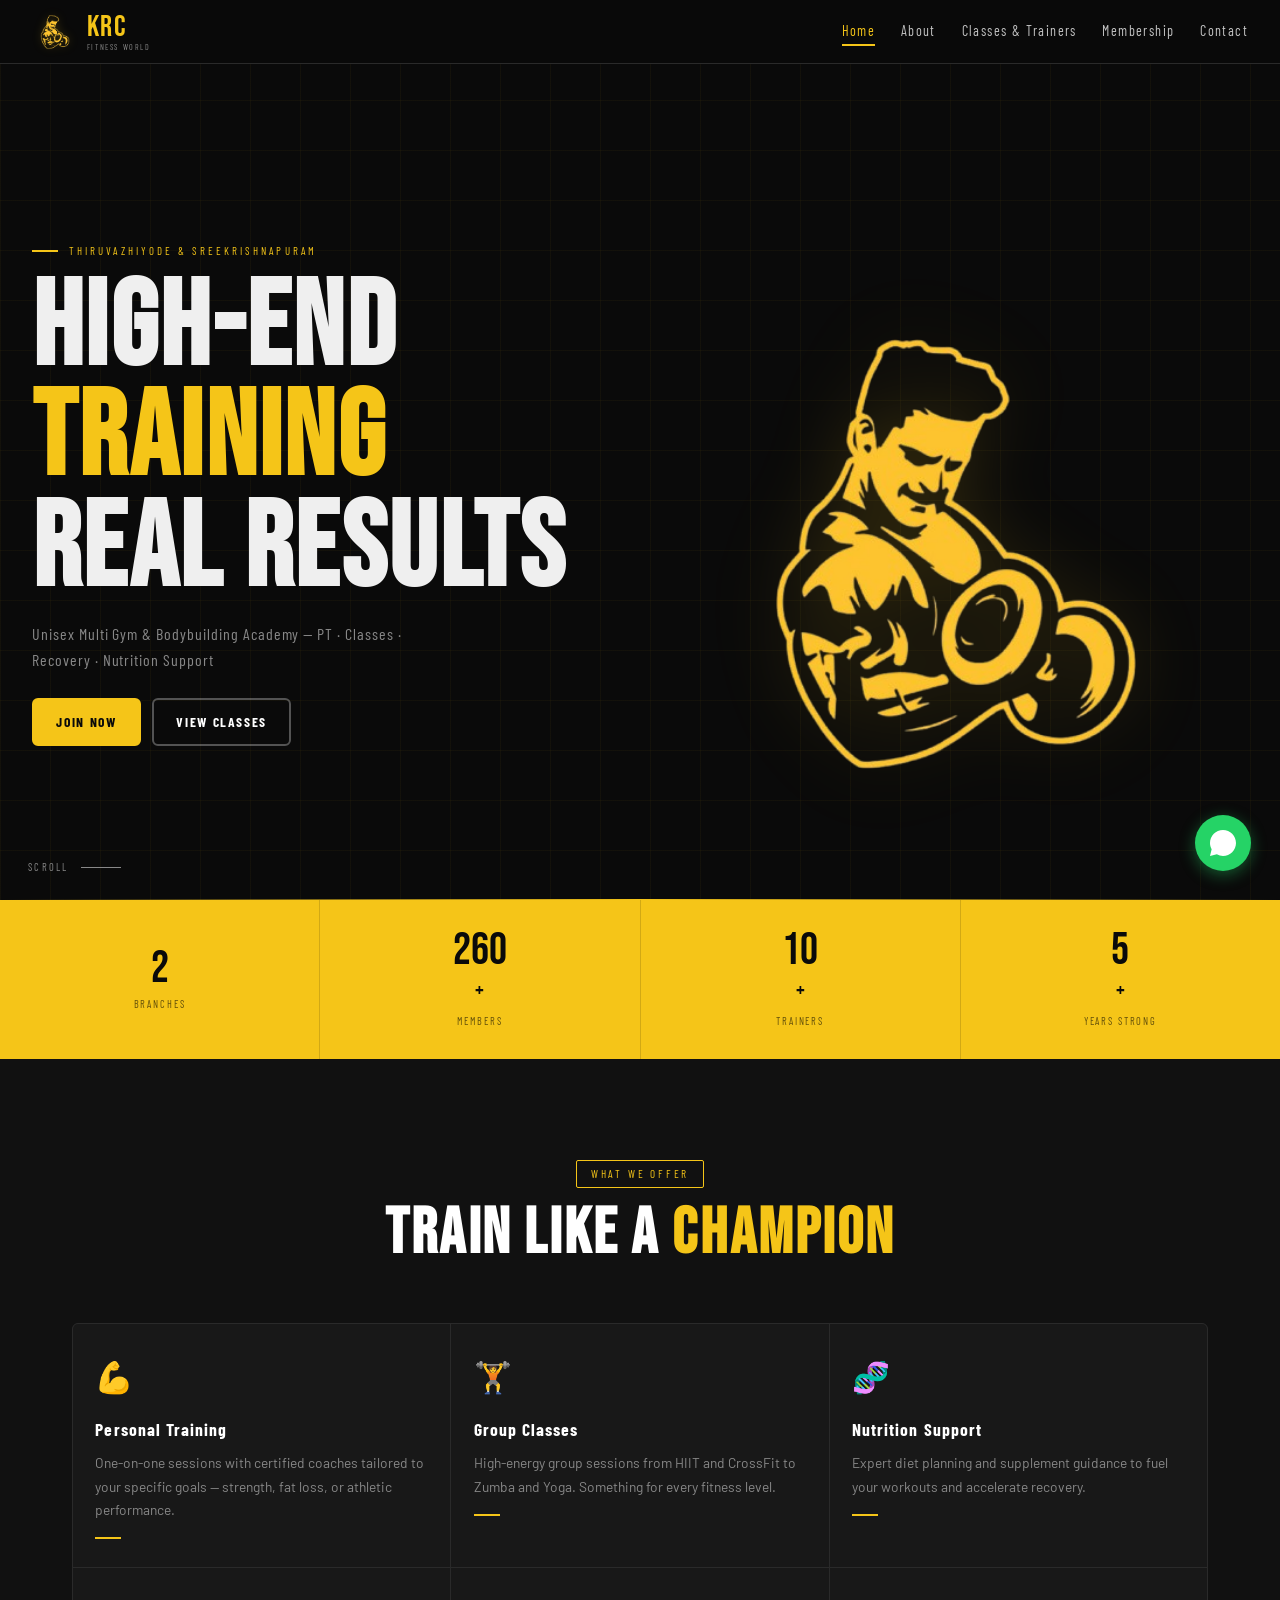
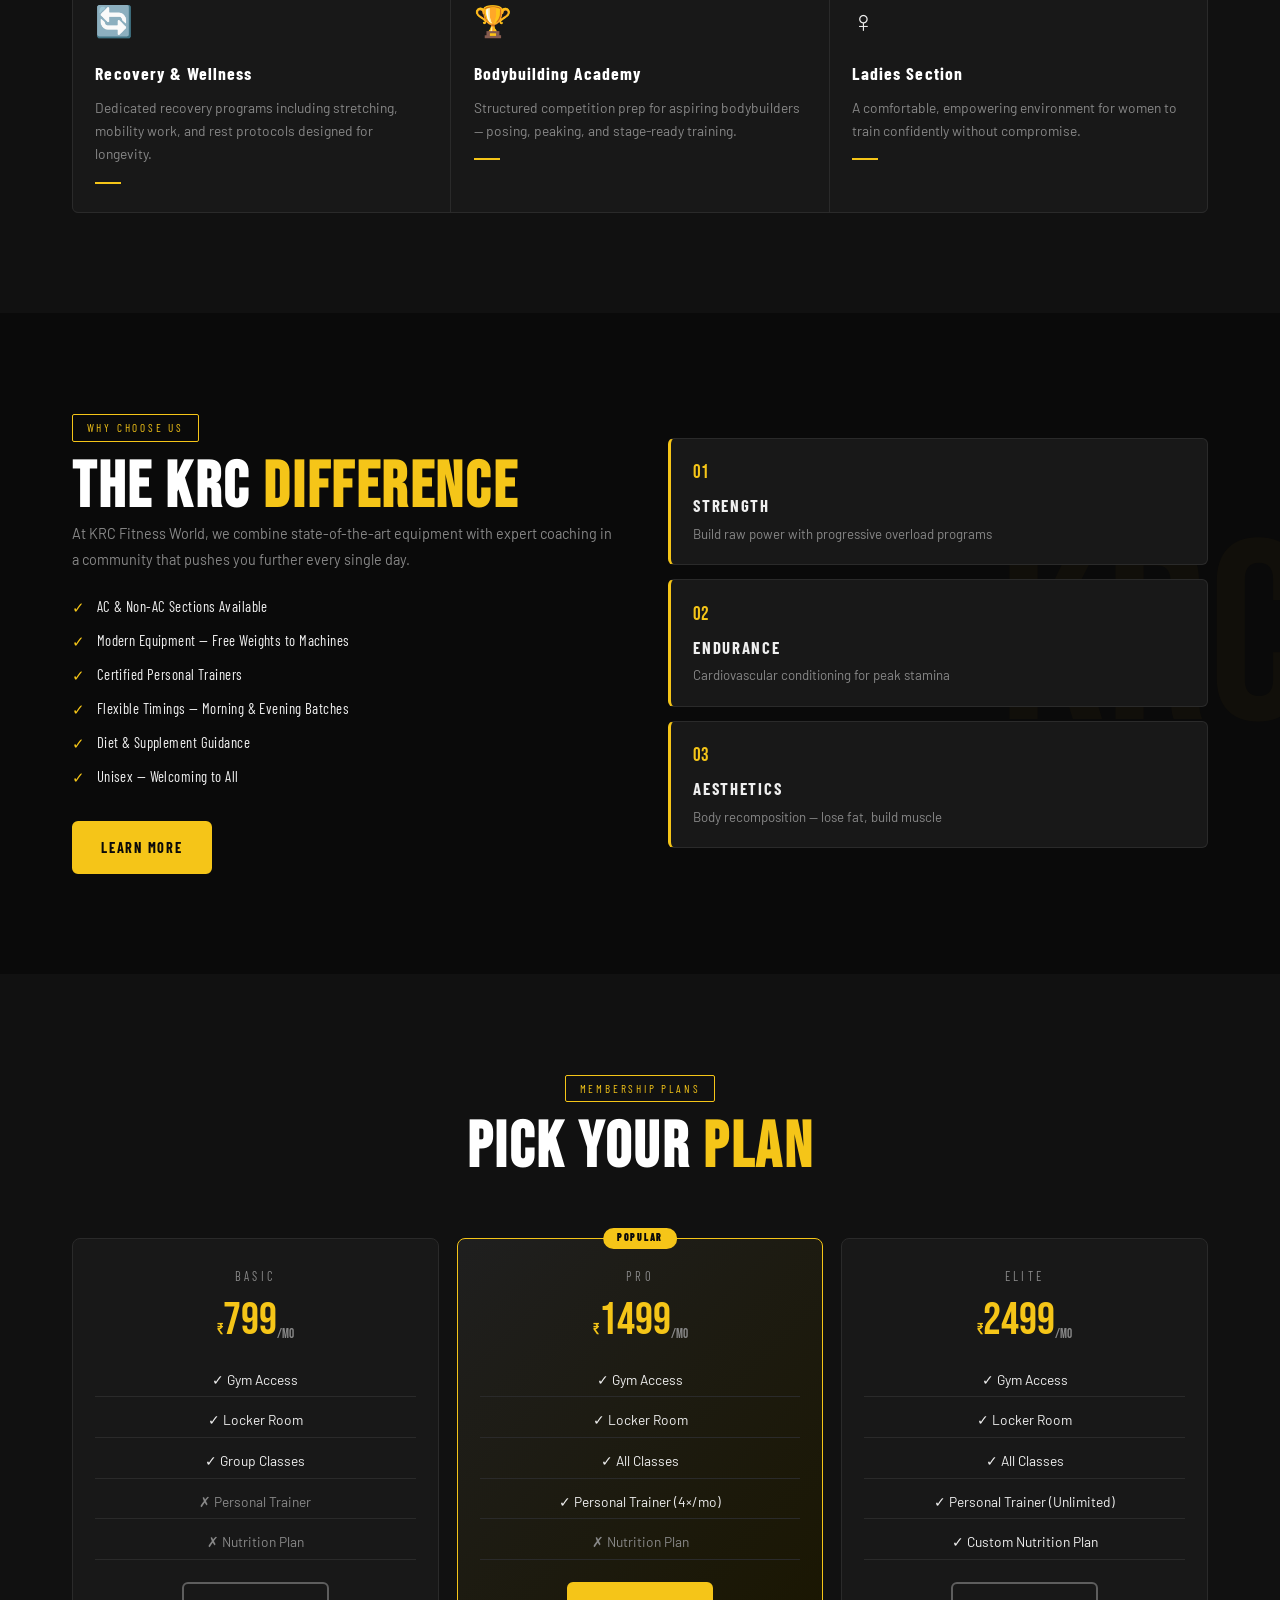
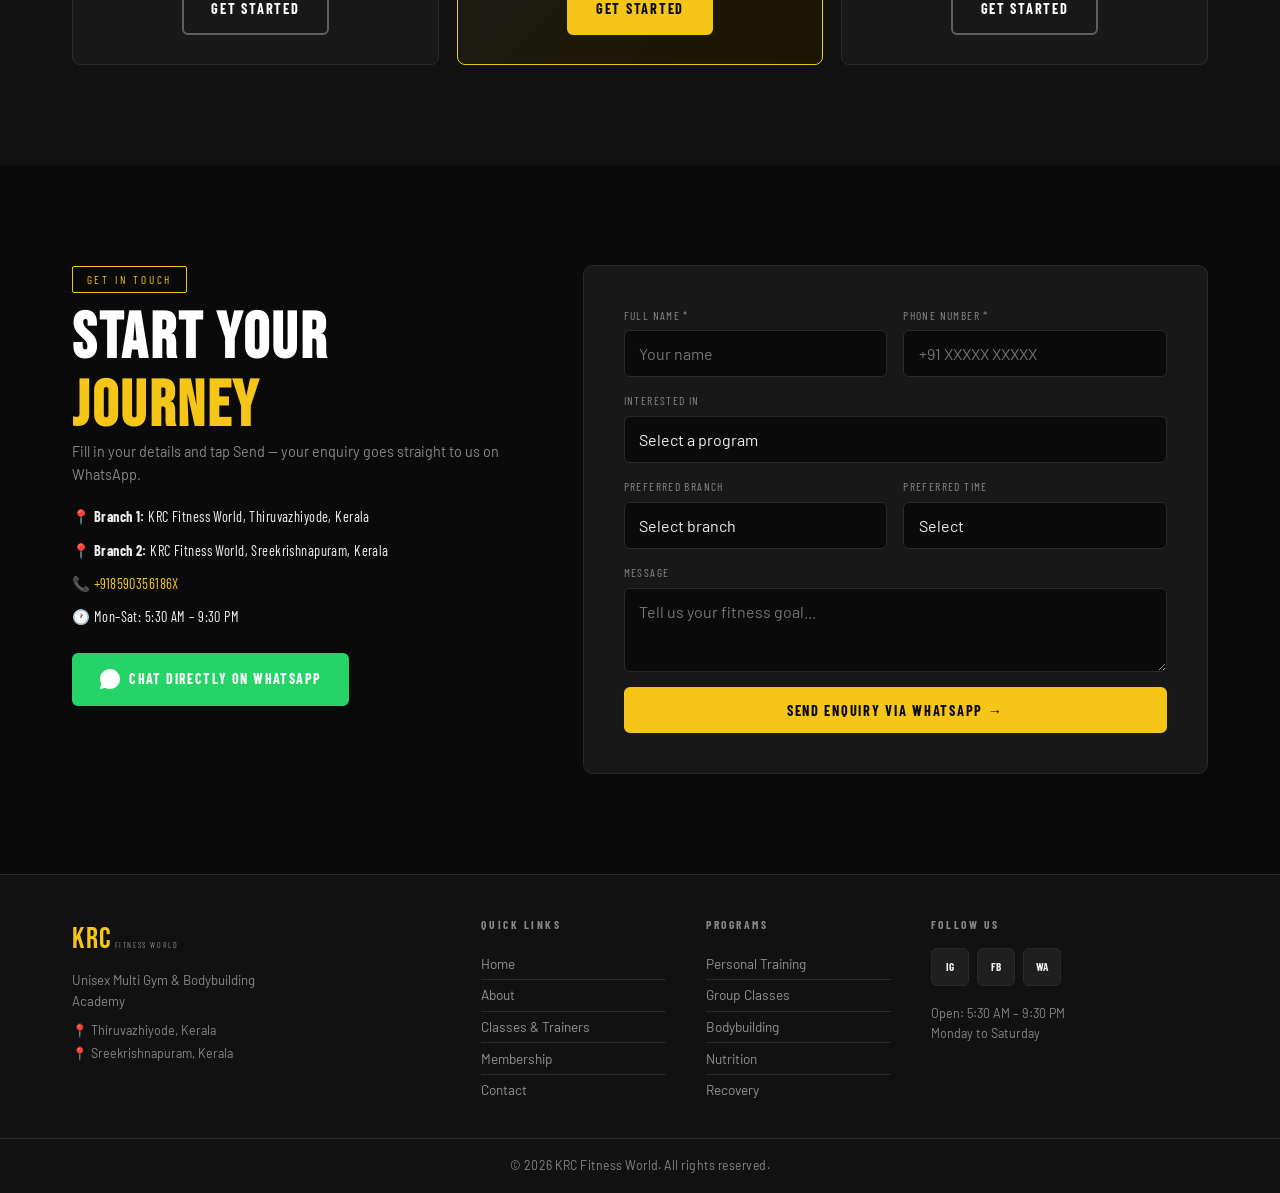
==== index.html @ 491567dc "Number updation" ====
<!DOCTYPE html>
<html lang="en">
<head>
  <meta charset="UTF-8"/>
  <meta name="viewport" content="width=device-width, initial-scale=1.0"/>
  <title>KRC Fitness World – Thiruvazhiyode</title>
  <title>KRC Fitness World – Thiruvazhiyode</title>

<!-- ADD AFTER TITLE -->
<meta name="description" content="KRC Fitness World – Premier unisex gym and bodybuilding academy in Thiruvazhiyode and Sreekrishnapuram, Kerala. Personal training, group classes, nutrition support and more."/>
<meta name="keywords" content="gym in Thiruvazhiyode, gym in Sreekrishnapuram, KRC Fitness, bodybuilding academy Kerala, unisex gym Palakkad, personal trainer Kerala, weight loss gym Kerala, fitness centre Thiruvazhiyode"/>
<meta name="robots" content="index, follow"/>
<link rel="canonical" href="https://yourwebsite.com/index.html"/>

<!-- Open Graph (WhatsApp / Facebook preview) -->
<meta property="og:title" content="KRC Fitness World – Thiruvazhiyode & Sreekrishnapuram"/>
<meta property="og:description" content="Kerala's premier unisex gym. Personal training, group classes, bodybuilding academy and nutrition support at 2 branches."/>
<meta property="og:image" content="https://yourwebsite.com/assets/images/logo-mascot.png"/>
<meta property="og:url" content="https://yourwebsite.com/index.html"/>
<meta property="og:type" content="website"/>
  <link rel="preconnect" href="https://fonts.googleapis.com">
  <link href="https://fonts.googleapis.com/css2?family=Bebas+Neue&family=Barlow:wght@300;400;500;600;700;900&family=Barlow+Condensed:wght@400;600;700;900&display=swap" rel="stylesheet">
  <link rel="stylesheet" href="css/style.css">

  <!-- Local Business Schema – paste before </head> on every page -->
<script type="application/ld+json">
{
  "@context": "https://schema.org",
  "@type": "SportsActivityLocation",
  "name": "KRC Fitness World",
  "description": "Unisex multi gym and bodybuilding academy with branches in Thiruvazhiyode and Sreekrishnapuram, Kerala.",
  "url": "https://yourwebsite.com",
  "logo": "https://yourwebsite.com/assets/images/logo-mascot.png",
  "telephone": "+918590356186",
  "openingHours": "Mo-Sa 05:30-21:30",
  "location": [
    {
      "@type": "Place",
      "name": "KRC Fitness World – Thiruvazhiyode",
      "address": {
        "@type": "PostalAddress",
        "streetAddress": "Thiruvazhiyode",
        "addressLocality": "Palakkad",
        "addressRegion": "Kerala",
        "addressCountry": "IN"
      }
    },
    {
      "@type": "Place",
      "name": "KRC Fitness World – Sreekrishnapuram",
      "address": {
        "@type": "PostalAddress",
        "streetAddress": "Sreekrishnapuram",
        "addressLocality": "Palakkad",
        "addressRegion": "Kerala",
        "addressCountry": "IN"
      }
    }
  ]
}
</script>
</head>
<body>

  <!-- NAVBAR -->
  <header id="navbar">
    <div class="nav-container">
      <a href="./" class="nav-logo">
        <img src="images/logo.png" alt="KRC Logo" class="nav-logo-img"/>
        <div class="nav-logo-text">
          <span class="logo-krc">KRC</span>
          <span class="logo-sub">FITNESS WORLD</span>
        </div>
      </a>
      <nav class="nav-links" id="navLinks">
        <a href="./" class="active">Home</a>
        <a href="about/">About</a>
        <a href="classes-trainers/">Classes &amp; Trainers</a>
        <a href="membership/">Membership</a>
        <a href="#enquiry" onclick="closeNav()">Contact</a>
      </nav>
      <button class="hamburger" id="hamburger" onclick="toggleMenu()">
        <span></span><span></span><span></span>
      </button>
    </div>
  </header>

  <!-- HERO -->
  <section class="hero" id="home">
    <div class="hero-bg-grid"></div>
    <div class="hero-inner">
      <div class="hero-content">
        <div class="hero-eyebrow">THIRUVAZHIYODE &amp; SREEKRISHNAPURAM</div>
        <h1 class="hero-title">
          <span class="line-reveal" style="--d:0.1s">HIGH-END</span>
          <span class="line-reveal gold" style="--d:0.3s">TRAINING</span>
          <span class="line-reveal" style="--d:0.5s">REAL RESULTS</span>
        </h1>
        <p class="hero-sub line-reveal" style="--d:0.7s">
          Unisex Multi Gym &amp; Bodybuilding Academy — PT · Classes · Recovery · Nutrition Support
        </p>
        <div class="hero-cta line-reveal" style="--d:0.9s">
          <a href="membership/" class="btn-primary">JOIN NOW</a>
          <a href="classes-trainers/" class="btn-outline">VIEW CLASSES</a>
        </div>
      </div>
      <div class="hero-mascot">
        <img src="images/logo.png" alt="KRC Mascot"/>
      </div>
    </div>
    <div class="hero-scroll-hint">
      <span>SCROLL</span>
      <div class="scroll-line"></div>
    </div>
  </section>

  <!-- STATS -->
  <section class="stats-bar">
    <div class="stat-item">
      <span class="stat-number" data-target="2">0</span><span class="stat-plus"></span>
      <span class="stat-label">BRANCHES</span>
    </div>
    <div class="stat-divider"></div>
    <div class="stat-item">
      <span class="stat-number" data-target="500">0</span><span class="stat-plus">+</span>
      <span class="stat-label">MEMBERS</span>
    </div>
    <div class="stat-divider"></div>
    <div class="stat-item">
      <span class="stat-number" data-target="10">0</span><span class="stat-plus">+</span>
      <span class="stat-label">TRAINERS</span>
    </div>
    <div class="stat-divider"></div>
    <div class="stat-item">
      <span class="stat-number" data-target="5">0</span><span class="stat-plus">+</span>
      <span class="stat-label">YEARS STRONG</span>
    </div>
  </section>

  <!-- SERVICES -->
  <section class="section services" id="services">
    <div class="container">
      <div class="section-header">
        <span class="section-tag">WHAT WE OFFER</span>
        <h2 class="section-title">TRAIN LIKE A <span class="gold">CHAMPION</span></h2>
      </div>
      <div class="services-grid">
        <div class="service-card reveal">
          <div class="service-icon">💪</div>
          <h3>Personal Training</h3>
          <p>One-on-one sessions with certified coaches tailored to your specific goals — strength, fat loss, or athletic performance.</p>
          <div class="service-line"></div>
        </div>
        <div class="service-card reveal" style="--rd:0.1s">
          <div class="service-icon">🏋️</div>
          <h3>Group Classes</h3>
          <p>High-energy group sessions from HIIT and CrossFit to Zumba and Yoga. Something for every fitness level.</p>
          <div class="service-line"></div>
        </div>
        <div class="service-card reveal" style="--rd:0.2s">
          <div class="service-icon">🧬</div>
          <h3>Nutrition Support</h3>
          <p>Expert diet planning and supplement guidance to fuel your workouts and accelerate recovery.</p>
          <div class="service-line"></div>
        </div>
        <div class="service-card reveal" style="--rd:0.1s">
          <div class="service-icon">🔄</div>
          <h3>Recovery &amp; Wellness</h3>
          <p>Dedicated recovery programs including stretching, mobility work, and rest protocols designed for longevity.</p>
          <div class="service-line"></div>
        </div>
        <div class="service-card reveal" style="--rd:0.2s">
          <div class="service-icon">🏆</div>
          <h3>Bodybuilding Academy</h3>
          <p>Structured competition prep for aspiring bodybuilders — posing, peaking, and stage-ready training.</p>
          <div class="service-line"></div>
        </div>
        <div class="service-card reveal" style="--rd:0.3s">
          <div class="service-icon">♀️</div>
          <h3>Ladies Section</h3>
          <p>A comfortable, empowering environment for women to train confidently without compromise.</p>
          <div class="service-line"></div>
        </div>
      </div>
    </div>
  </section>

  <!-- WHY KRC -->
  <section class="section why-krc">
    <div class="container why-grid">
      <div class="why-left reveal">
        <span class="section-tag">WHY CHOOSE US</span>
        <h2 class="section-title">THE KRC <span class="gold">DIFFERENCE</span></h2>
        <p class="why-desc">At KRC Fitness World, we combine state-of-the-art equipment with expert coaching in a community that pushes you further every single day.</p>
        <ul class="why-list">
          <li><span class="check">✓</span> AC &amp; Non-AC Sections Available</li>
          <li><span class="check">✓</span> Modern Equipment — Free Weights to Machines</li>
          <li><span class="check">✓</span> Certified Personal Trainers</li>
          <li><span class="check">✓</span> Flexible Timings — Morning &amp; Evening Batches</li>
          <li><span class="check">✓</span> Diet &amp; Supplement Guidance</li>
          <li><span class="check">✓</span> Unisex — Welcoming to All</li>
        </ul>
        <a href="about/" class="btn-primary" style="margin-top:2rem;display:inline-block;">LEARN MORE</a>
      </div>
      <div class="why-right reveal" style="--rd:0.2s">
        <div class="why-visual">
          <div class="why-card-big">
            <div class="wc-number gold">01</div>
            <h4>STRENGTH</h4>
            <p>Build raw power with progressive overload programs</p>
          </div>
          <div class="why-card-big">
            <div class="wc-number gold">02</div>
            <h4>ENDURANCE</h4>
            <p>Cardiovascular conditioning for peak stamina</p>
          </div>
          <div class="why-card-big">
            <div class="wc-number gold">03</div>
            <h4>AESTHETICS</h4>
            <p>Body recomposition — lose fat, build muscle</p>
          </div>
        </div>
      </div>
    </div>
  </section>

  <!-- MEMBERSHIP PREVIEW -->
  <section class="section membership-preview">
    <div class="container">
      <div class="section-header">
        <span class="section-tag">MEMBERSHIP PLANS</span>
        <h2 class="section-title">PICK YOUR <span class="gold">PLAN</span></h2>
      </div>
      <div class="plans-grid">
        <div class="plan-card reveal">
          <div class="plan-label">BASIC</div>
          <div class="plan-price">₹<span>799</span><sub>/mo</sub></div>
          <ul class="plan-features">
            <li>✓ Gym Access</li>
            <li>✓ Locker Room</li>
            <li>✓ Group Classes</li>
            <li class="dim">✗ Personal Trainer</li>
            <li class="dim">✗ Nutrition Plan</li>
          </ul>
          <a href="membership/" class="btn-outline">GET STARTED</a>
        </div>
        <div class="plan-card featured reveal" style="--rd:0.1s">
          <div class="plan-badge">POPULAR</div>
          <div class="plan-label">PRO</div>
          <div class="plan-price">₹<span>1499</span><sub>/mo</sub></div>
          <ul class="plan-features">
            <li>✓ Gym Access</li>
            <li>✓ Locker Room</li>
            <li>✓ All Classes</li>
            <li>✓ Personal Trainer (4×/mo)</li>
            <li class="dim">✗ Nutrition Plan</li>
          </ul>
          <a href="membership/" class="btn-primary">GET STARTED</a>
        </div>
        <div class="plan-card reveal" style="--rd:0.2s">
          <div class="plan-label">ELITE</div>
          <div class="plan-price">₹<span>2499</span><sub>/mo</sub></div>
          <ul class="plan-features">
            <li>✓ Gym Access</li>
            <li>✓ Locker Room</li>
            <li>✓ All Classes</li>
            <li>✓ Personal Trainer (Unlimited)</li>
            <li>✓ Custom Nutrition Plan</li>
          </ul>
          <a href="membership/" class="btn-outline">GET STARTED</a>
        </div>
      </div>
    </div>
  </section>

  <!-- CONTACT / ENQUIRY FORM -->
  <section class="section enquiry-section" id="enquiry">
    <div class="container enquiry-grid">
      <div class="enq-left reveal">
        <span class="section-tag">GET IN TOUCH</span>
        <h2 class="section-title">START YOUR <span class="gold">JOURNEY</span></h2>
        <p>Fill in your details and tap Send — your enquiry goes straight to us on WhatsApp.</p>
        <div class="contact-info">
          <div class="ci-item">📍 <strong>Branch 1:</strong> KRC Fitness World, Thiruvazhiyode, Kerala</div>
          <div class="ci-item">📍 <strong>Branch 2:</strong> KRC Fitness World, Sreekrishnapuram, Kerala</div>
          <div class="ci-item">📞 <a href="tel:+918590356186" style="color:var(--gold)">+918590356186X</a></div>
          <div class="ci-item">🕐 Mon–Sat: 5:30 AM – 9:30 PM</div>
        </div>
        <a href="https://wa.me/+918590856186" target="_blank" class="btn-wa-direct">
          <svg xmlns="http://www.w3.org/2000/svg" width="20" height="20" viewBox="0 0 32 32" fill="currentColor"><path d="M16 0C7.163 0 0 7.163 0 16c0 2.825.738 5.476 2.031 7.775L0 32l8.418-2.007A15.934 15.934 0 0016 32c8.837 0 16-7.163 16-16S24.837 0 16 0zm7.273 22.088c-.397-.199-2.352-1.16-2.717-1.292-.365-.132-.63-.199-.896.199-.266.398-1.029 1.293-1.261 1.558-.232.266-.464.299-.862.1-.397-.2-1.679-.619-3.198-1.973-1.182-1.053-1.98-2.352-2.212-2.75-.232-.397-.025-.612.174-.81.179-.178.398-.464.597-.697.199-.232.265-.398.397-.663.133-.266.066-.498-.033-.697-.1-.199-.896-2.16-1.228-2.957-.323-.776-.65-.671-.896-.683l-.763-.013c-.266 0-.697.1-1.062.498-.365.398-1.394 1.36-1.394 3.317 0 1.957 1.427 3.848 1.626 4.114.2.265 2.808 4.287 6.803 6.014.951.411 1.693.656 2.272.84.954.303 1.823.26 2.51.158.765-.114 2.352-.961 2.684-1.889.332-.928.332-1.724.232-1.889-.099-.166-.365-.265-.763-.464z"/></svg>
          CHAT DIRECTLY ON WHATSAPP
        </a>
      </div>

      <div class="enq-right reveal" style="--rd:0.15s">
        <form class="enquiry-form" id="enquiryForm" onsubmit="sendToWhatsApp(event)">
          <div class="form-row">
            <div class="form-group">
              <label>Full Name *</label>
              <input type="text" id="enqName" placeholder="Your name" required/>
            </div>
            <div class="form-group">
              <label>Phone Number *</label>
              <input type="tel" id="enqPhone" placeholder="+91 XXXXX XXXXX" required/>
            </div>
          </div>
          <div class="form-group">
            <label>Interested In</label>
            <select id="enqInterest">
              <option value="">Select a program</option>
              <option>Personal Training</option>
              <option>Group Classes</option>
              <option>Bodybuilding</option>
              <option>Weight Loss</option>
              <option>Nutrition Support</option>
              <option>General Membership</option>
            </select>
          </div>
          <div class="form-row">
            <div class="form-group">
              <label>Preferred Branch</label>
              <select id="enqBranch">
                <option value="">Select branch</option>
                <option>Thiruvazhiyode</option>
                <option>Sreekrishnapuram</option>
                <option>Any Branch</option>
              </select>
            </div>
            <div class="form-group">
              <label>Preferred Time</label>
              <select id="enqTime">
                <option value="">Select</option>
                <option>Morning (5:30–9 AM)</option>
                <option>Evening (4–9:30 PM)</option>
                <option>Any Time</option>
              </select>
            </div>
          </div>
          <div class="form-group">
            <label>Message</label>
            <textarea id="enqMessage" rows="3" placeholder="Tell us your fitness goal..."></textarea>
          </div>
          <button type="submit" class="btn-primary full-width">
            SEND ENQUIRY VIA WHATSAPP →
          </button>
        </form>
      </div>
    </div>
  </section>

  <!-- FOOTER -->
  <footer class="footer">
    <div class="footer-inner container">
      <div class="footer-brand">
        <span class="logo-krc">KRC</span>
        <span class="logo-sub">FITNESS WORLD</span>
        <p>Unisex Multi Gym &amp; Bodybuilding Academy</p>
        <div class="footer-locations">
          <div>📍 Thiruvazhiyode, Kerala</div>
          <div>📍 Sreekrishnapuram, Kerala</div>
        </div>
      </div>
      <div class="footer-links">
        <h4>QUICK LINKS</h4>
        <a href="./">Home</a>
        <a href="about/">About</a>
        <a href="classes-trainers/">Classes &amp; Trainers</a>
        <a href="membership/">Membership</a>
        <a href="#enquiry">Contact</a>
      </div>
      <div class="footer-links">
        <h4>PROGRAMS</h4>
        <a href="classes-trainers/">Personal Training</a>
        <a href="classes-trainers/">Group Classes</a>
        <a href="classes-trainers/">Bodybuilding</a>
        <a href="classes-trainers/">Nutrition</a>
        <a href="classes-trainers/">Recovery</a>
      </div>
      <div class="footer-social">
        <h4>FOLLOW US</h4>
        <div class="social-icons">
          <a href="#" class="soc-btn">IG</a>
          <a href="#" class="soc-btn">FB</a>
          <a href="https://wa.me/91XXXXXXXXXX" target="_blank" class="soc-btn wa">WA</a>
        </div>
        <p class="footer-timing">Open: 5:30 AM – 9:30 PM<br>Monday to Saturday</p>
      </div>
    </div>
    <div class="footer-bottom">
      © 2026 KRC Fitness World. All rights reserved.
    </div>
  </footer>

  <!-- WhatsApp Float -->
  <a href="https://wa.me/91XXXXXXXXXX" class="whatsapp-float" target="_blank" title="Chat on WhatsApp">
    <svg xmlns="http://www.w3.org/2000/svg" viewBox="0 0 32 32" fill="white" width="26" height="26">
      <path d="M16 0C7.163 0 0 7.163 0 16c0 2.825.738 5.476 2.031 7.775L0 32l8.418-2.007A15.934 15.934 0 0016 32c8.837 0 16-7.163 16-16S24.837 0 16 0zm7.273 22.088c-.397-.199-2.352-1.16-2.717-1.292-.365-.132-.63-.199-.896.199-.266.398-1.029 1.293-1.261 1.558-.232.266-.464.299-.862.1-.397-.2-1.679-.619-3.198-1.973-1.182-1.053-1.98-2.352-2.212-2.75-.232-.397-.025-.612.174-.81.179-.178.398-.464.597-.697.199-.232.265-.398.397-.663.133-.266.066-.498-.033-.697-.1-.199-.896-2.16-1.228-2.957-.323-.776-.65-.671-.896-.683l-.763-.013c-.266 0-.697.1-1.062.498-.365.398-1.394 1.36-1.394 3.317 0 1.957 1.427 3.848 1.626 4.114.2.265 2.808 4.287 6.803 6.014.951.411 1.693.656 2.272.84.954.303 1.823.26 2.51.158.765-.114 2.352-.961 2.684-1.889.332-.928.332-1.724.232-1.889-.099-.166-.365-.265-.763-.464z"/>
    </svg>
  </a>

  <script src="js/main.js"></script>
</body>
</html>
---- css/style.css ----
/* ════════════════════════════════════════════════
   KRC FITNESS WORLD — style.css  (mobile-first)
════════════════════════════════════════════════ */
@import url('https://fonts.googleapis.com/css2?family=Bebas+Neue&family=Barlow:wght@300;400;500;600;700;900&family=Barlow+Condensed:wght@400;600;700;900&display=swap');

:root {
  --gold:#F5C518; --gold-dark:#C9A20E;
  --black:#0A0A0A; --dark:#111111;
  --card:#181818; --card2:#1F1F1F;
  --border:#2A2A2A; --text:#EFEFEF;
  --muted:#888888; --white:#FFFFFF;
  --font-head:'Bebas Neue',sans-serif;
  --font-body:'Barlow',sans-serif;
  --font-cond:'Barlow Condensed',sans-serif;
  --nav-h:64px; --radius:6px;
  --transition:0.3s cubic-bezier(0.25,0.46,0.45,0.94);
}

/* ─── RESET ─── */
*,*::before,*::after{box-sizing:border-box;margin:0;padding:0}
html{scroll-behavior:smooth}
body{font-family:var(--font-body);background:var(--black);color:var(--text);overflow-x:hidden;line-height:1.6;font-size:16px}
a{text-decoration:none;color:inherit}
img{max-width:100%;display:block}

/* ─── CONTAINER ─── */
.container{width:100%;max-width:1200px;margin:0 auto;padding:0 1.25rem}
@media(min-width:640px){.container{padding:0 1.5rem}}
@media(min-width:1024px){.container{padding:0 2rem}}

/* ─── UTILS ─── */
.gold{color:var(--gold)}
.section{padding:56px 0}
@media(min-width:768px){.section{padding:80px 0}}
@media(min-width:1024px){.section{padding:100px 0}}

/* ─── BUTTONS ─── */
.btn-primary{
  display:inline-block;background:var(--gold);color:var(--black);
  font-family:var(--font-cond);font-weight:700;font-size:0.9rem;
  letter-spacing:0.12em;padding:0.8rem 1.7rem;
  border:2px solid var(--gold);border-radius:var(--radius);
  transition:var(--transition);cursor:pointer;text-align:center;
  touch-action:manipulation;
}
.btn-primary:hover{background:transparent;color:var(--gold);transform:translateY(-2px);box-shadow:0 8px 28px rgba(245,197,24,0.22)}
.btn-outline{
  display:inline-block;background:transparent;color:var(--white);
  font-family:var(--font-cond);font-weight:700;font-size:0.9rem;
  letter-spacing:0.12em;padding:0.8rem 1.7rem;
  border:2px solid rgba(255,255,255,0.3);border-radius:var(--radius);
  transition:var(--transition);cursor:pointer;text-align:center;
  touch-action:manipulation;
}
.btn-outline:hover{border-color:var(--gold);color:var(--gold);transform:translateY(-2px)}
.full-width{width:100%;text-align:center}

/* ─── SECTION HEADER ─── */
.section-header{text-align:center;margin-bottom:2.5rem}
@media(min-width:768px){.section-header{margin-bottom:3.5rem}}
.section-tag{
  display:inline-block;font-family:var(--font-cond);
  font-size:0.7rem;letter-spacing:0.25em;color:var(--gold);
  border:1px solid var(--gold);padding:0.25rem 0.85rem;
  border-radius:2px;margin-bottom:0.75rem;
}
.section-title{
  font-family:var(--font-head);
  font-size:clamp(1.9rem,7vw,4rem);
  line-height:1.05;letter-spacing:0.04em;color:var(--white);
}

/* ══ NAVBAR ══ */
#navbar{
  position:fixed;top:0;left:0;right:0;
  z-index:1000;height:var(--nav-h);
  background:rgba(10,10,10,0.98);
  border-bottom:1px solid var(--border);
  transition:box-shadow 0.3s;
}
#navbar.scrolled{box-shadow:0 2px 20px rgba(0,0,0,0.7)}
.nav-container{
  max-width:1300px;margin:0 auto;
  padding:0 1.25rem;height:100%;
  display:flex;align-items:center;justify-content:space-between;gap:1rem;
}
@media(min-width:768px){.nav-container{padding:0 1.75rem}}
@media(min-width:1024px){.nav-container{padding:0 2rem}}

.nav-logo{display:flex;align-items:center;gap:0.55rem;flex-shrink:0}
.nav-logo-img{height:38px;width:38px;object-fit:contain;filter:drop-shadow(0 0 5px rgba(245,197,24,0.3))}
@media(min-width:768px){.nav-logo-img{height:46px;width:46px}}
.nav-logo-text{display:flex;flex-direction:column;line-height:1}
.logo-krc{font-family:var(--font-head);font-size:1.55rem;color:var(--gold);letter-spacing:0.05em}
@media(min-width:768px){.logo-krc{font-size:1.9rem}}
.logo-sub{font-family:var(--font-cond);font-size:0.5rem;letter-spacing:0.2em;color:var(--muted)}

/* Mobile nav — hidden, slides down */
.nav-links{
  display:none;flex-direction:column;
  position:absolute;top:var(--nav-h);left:0;right:0;
  background:rgba(10,10,10,0.99);
  border-top:1px solid var(--border);
  border-bottom:2px solid var(--gold);
  padding:0.5rem 0;z-index:999;
}
.nav-links.open{display:flex}
.nav-links a{
  font-family:var(--font-cond);font-size:1rem;letter-spacing:0.1em;
  color:rgba(255,255,255,0.75);padding:0.9rem 1.5rem;
  border-bottom:1px solid var(--border);
  transition:color 0.2s,background 0.2s;display:block;
}
.nav-links a:last-child{border-bottom:none}
.nav-links a:hover,.nav-links a.active{color:var(--gold);background:rgba(245,197,24,0.05)}

/* Desktop nav */
@media(min-width:900px){
  .nav-links{
    display:flex!important;flex-direction:row;
    position:static;background:transparent;
    border:none;padding:0;gap:1.6rem;align-items:center;
  }
  .nav-links a{
    padding:0;border:none;font-size:0.88rem;
    background:transparent!important;position:relative;
  }
  .nav-links a::after{
    content:'';position:absolute;bottom:-3px;left:0;
    width:0;height:2px;background:var(--gold);transition:width 0.3s;
  }
  .nav-links a:hover::after,.nav-links a.active::after{width:100%}
}

/* Hamburger */
.hamburger{
  display:flex;flex-direction:column;gap:5px;
  background:none;border:none;cursor:pointer;
  padding:6px;touch-action:manipulation;flex-shrink:0;
}
.hamburger span{display:block;width:24px;height:2px;background:var(--white);border-radius:2px;transition:var(--transition)}
.hamburger.open span:nth-child(1){transform:translateY(7px) rotate(45deg)}
.hamburger.open span:nth-child(2){opacity:0}
.hamburger.open span:nth-child(3){transform:translateY(-7px) rotate(-45deg)}
@media(min-width:900px){.hamburger{display:none}}

/* ══ HERO ══ */
.hero{
  min-height:100svh;position:relative;
  display:flex;flex-direction:column;
  overflow:hidden;padding-top:var(--nav-h);background:var(--black);
}
.hero-bg-grid{
  position:absolute;inset:0;pointer-events:none;
  background-image:
    linear-gradient(rgba(245,197,24,0.04) 1px,transparent 1px),
    linear-gradient(90deg,rgba(245,197,24,0.04) 1px,transparent 1px);
  background-size:50px 50px;
}
.hero::after{
  content:'';position:absolute;bottom:0;left:0;right:0;height:1px;
  background:linear-gradient(90deg,transparent,var(--gold),transparent);z-index:2;
}
/* Mobile: vertical stack */
.hero-inner{
  position:relative;z-index:1;
  display:flex;flex-direction:column;flex:1;
  padding:2rem 1.25rem 0;
}
.hero-content{flex-shrink:0}
.hero-eyebrow{
  font-family:var(--font-cond);font-size:0.68rem;
  letter-spacing:0.28em;color:var(--gold);
  margin-bottom:0.9rem;display:flex;align-items:center;gap:0.7rem;
}
.hero-eyebrow::before{content:'';width:26px;height:2px;background:var(--gold);flex-shrink:0}
.hero-title{
  font-family:var(--font-head);
  font-size:clamp(3rem,13vw,7.5rem);
  line-height:0.92;letter-spacing:0.02em;
  display:flex;flex-direction:column;margin-bottom:1rem;
}
.hero-title .gold{color:var(--gold)}
.hero-sub{
  font-family:var(--font-cond);font-size:0.88rem;
  letter-spacing:0.06em;color:var(--muted);
  margin-bottom:1.5rem;line-height:1.65;
}
.hero-cta{display:flex;gap:0.7rem;flex-wrap:wrap;margin-bottom:1.5rem}
.hero-cta .btn-primary,.hero-cta .btn-outline{font-size:0.85rem;padding:0.7rem 1.4rem}

/* Mascot mobile */
.hero-mascot{
  flex:1;display:flex;align-items:flex-end;justify-content:center;
  min-height:180px;max-height:300px;
  filter:drop-shadow(0 0 35px rgba(245,197,24,0.2));
  animation:float 4s ease-in-out infinite;
}
.hero-mascot img{height:100%;max-height:280px;width:auto;object-fit:contain;object-position:bottom}

.hero-scroll-hint{display:none}/* hidden mobile */

/* Tablet+ side by side */
@media(min-width:768px){
  .hero-inner{
    flex-direction:row;align-items:center;
    padding:2.5rem 1.75rem 0;gap:1.5rem;
    min-height:calc(100svh - var(--nav-h));
  }
  .hero-content{flex:1}
  .hero-mascot{
    flex:0 0 44%;max-height:none;
    height:calc(100svh - var(--nav-h));
    max-height:640px;
    justify-content:flex-end;
  }
  .hero-mascot img{max-height:100%;max-width:100%}
  .hero-sub{font-size:1rem;max-width:420px}
  .hero-scroll-hint{
    display:flex;position:absolute;
    bottom:1.5rem;left:1.75rem;
    align-items:center;gap:0.75rem;
    font-family:var(--font-cond);font-size:0.65rem;
    letter-spacing:0.22em;color:var(--muted);z-index:3;
  }
}
@media(min-width:1024px){
  .hero-inner{padding:3rem 2rem 0;gap:2rem}
  .hero-mascot{flex:0 0 48%;max-height:680px}
}

/* ─── ANIMATIONS ─── */
.line-reveal{opacity:0;transform:translateY(22px);animation:revealUp 0.7s ease forwards;animation-delay:var(--d,0s)}
@keyframes revealUp{to{opacity:1;transform:translateY(0)}}
@keyframes float{0%,100%{transform:translateY(0)}50%{transform:translateY(-12px)}}
.scroll-line{width:40px;height:1px;background:var(--muted);position:relative;overflow:hidden}
.scroll-line::after{content:'';position:absolute;top:0;left:-100%;width:100%;height:100%;background:var(--gold);animation:slide 2s ease infinite}
@keyframes slide{to{left:100%}}
.reveal{opacity:0;transform:translateY(28px);transition:opacity 0.6s ease,transform 0.6s ease;transition-delay:var(--rd,0s)}
.reveal.visible{opacity:1;transform:translateY(0)}

/* ══ STATS BAR ══ */
.stats-bar{background:var(--gold);display:grid;grid-template-columns:1fr 1fr}
.stat-item{
  display:flex;flex-direction:column;align-items:center;justify-content:center;
  padding:1.4rem 0.75rem;text-align:center;
  border-bottom:1px solid rgba(0,0,0,0.1);
  border-right:1px solid rgba(0,0,0,0.1);
}
.stat-item:nth-child(2n){border-right:none}
.stat-number{font-family:var(--font-head);font-size:2.4rem;color:var(--black);line-height:1}
.stat-plus{font-family:var(--font-head);font-size:1.4rem;color:var(--black)}
.stat-label{font-family:var(--font-cond);font-size:0.65rem;letter-spacing:0.18em;color:rgba(0,0,0,0.6);margin-top:0.25rem}
.stat-divider{display:none}
@media(min-width:640px){
  .stats-bar{display:flex;justify-content:center;align-items:stretch}
  .stat-item{flex:1;border-bottom:none;border-right:1px solid rgba(0,0,0,0.14);padding:1.8rem 0.5rem}
  .stat-item:nth-child(2n){border-right:1px solid rgba(0,0,0,0.14)}
  .stat-item:last-child{border-right:none}
  .stat-number{font-size:2.8rem}
}

/* ══ SERVICES ══ */
.services{background:var(--dark)}
.services-grid{
  display:grid;grid-template-columns:1fr;
  gap:1px;background:var(--border);
  border:1px solid var(--border);border-radius:var(--radius);overflow:hidden;
}
@media(min-width:580px){.services-grid{grid-template-columns:1fr 1fr}}
@media(min-width:1024px){.services-grid{grid-template-columns:repeat(3,1fr)}}
.service-card{background:var(--card);padding:1.75rem 1.4rem;transition:background var(--transition)}
.service-card:hover{background:var(--card2)}
.service-card:hover .service-line{width:50px}
.service-icon{font-size:1.9rem;margin-bottom:0.9rem}
.service-card h3{font-family:var(--font-cond);font-size:1.1rem;letter-spacing:0.06em;color:var(--white);margin-bottom:0.5rem}
.service-card p{font-size:0.86rem;color:var(--muted);line-height:1.7}
.service-line{width:26px;height:2px;background:var(--gold);margin-top:1rem;transition:width 0.4s ease}

/* ══ WHY KRC ══ */
.why-krc{background:var(--black);position:relative;overflow:hidden}
.why-krc::before{
  content:'KRC';position:absolute;right:-2%;top:50%;transform:translateY(-50%);
  font-family:var(--font-head);font-size:clamp(5rem,20vw,18rem);
  color:rgba(245,197,24,0.03);pointer-events:none;user-select:none;
}
.why-grid{display:grid;grid-template-columns:1fr;gap:2.5rem;position:relative;z-index:1}
@media(min-width:768px){.why-grid{grid-template-columns:1fr 1fr;gap:3.5rem;align-items:center}}
.why-left .section-tag,.why-left .section-title{text-align:left}
.why-desc{color:var(--muted);margin-bottom:1.4rem;font-size:0.9rem;line-height:1.8}
.why-list{list-style:none;display:flex;flex-direction:column;gap:0.6rem}
.why-list li{font-family:var(--font-cond);font-size:0.92rem;letter-spacing:0.03em;color:var(--text);display:flex;align-items:center;gap:0.7rem}
.check{color:var(--gold);font-size:0.95rem;flex-shrink:0}
.why-visual{display:flex;flex-direction:column;gap:0.9rem}
.why-card-big{background:var(--card);border:1px solid var(--border);border-left:3px solid var(--gold);padding:1.2rem 1.4rem;border-radius:var(--radius);transition:transform var(--transition)}
.why-card-big:hover{transform:translateX(5px)}
.wc-number{font-family:var(--font-head);font-size:1.2rem;color:var(--gold);margin-bottom:0.2rem}
.why-card-big h4{font-family:var(--font-cond);font-size:1.05rem;letter-spacing:0.1em;margin-bottom:0.3rem}
.why-card-big p{font-size:0.83rem;color:var(--muted)}

/* ══ MEMBERSHIP PREVIEW ══ */
.membership-preview{background:var(--dark)}
.plans-grid{display:grid;grid-template-columns:1fr;gap:1.1rem}
@media(min-width:580px){.plans-grid{grid-template-columns:repeat(3,1fr)}}
.plan-card{
  background:var(--card);border:1px solid var(--border);
  border-radius:8px;padding:1.8rem 1.4rem;
  text-align:center;position:relative;
  transition:transform var(--transition),border-color var(--transition);
}
.plan-card:hover{transform:translateY(-4px);border-color:var(--gold)}
.plan-card.featured{border-color:var(--gold);background:linear-gradient(135deg,var(--card2),#1a1600)}
.plan-badge{
  position:absolute;top:-11px;left:50%;transform:translateX(-50%);
  background:var(--gold);color:var(--black);
  font-family:var(--font-cond);font-weight:900;
  font-size:0.62rem;letter-spacing:0.18em;
  padding:0.18rem 0.85rem;border-radius:20px;white-space:nowrap;
}
.plan-label{font-family:var(--font-cond);font-size:0.78rem;letter-spacing:0.25em;color:var(--muted);margin-bottom:0.75rem}
.plan-price{font-family:var(--font-head);font-size:1rem;color:var(--gold);margin-bottom:1.1rem}
.plan-price span{font-size:2.8rem;line-height:1}
.plan-price sub{font-size:0.82rem;color:var(--muted)}
.plan-features{list-style:none;margin-bottom:1.4rem;display:flex;flex-direction:column;gap:0.4rem}
.plan-features li{font-size:0.86rem;color:var(--text);padding:0.35rem 0;border-bottom:1px solid var(--border)}
.plan-features li.dim{color:var(--muted)}

/* ══ ENQUIRY FORM ══ */
.enquiry-section{background:var(--black)}
.enquiry-grid{display:grid;grid-template-columns:1fr;gap:2rem}
@media(min-width:900px){.enquiry-grid{grid-template-columns:1fr 1.4fr;gap:4rem;align-items:start}}
.enq-left .section-tag,.enq-left .section-title{text-align:left}
.enq-left>p{color:var(--muted);margin-bottom:1.2rem;font-size:0.9rem}
.contact-info{display:flex;flex-direction:column;gap:0.65rem}
.ci-item{font-family:var(--font-cond);font-size:0.9rem;color:var(--text);letter-spacing:0.03em}
.enquiry-form{background:var(--card);border:1px solid var(--border);border-radius:10px;padding:1.4rem}
@media(min-width:480px){.enquiry-form{padding:2rem}}
@media(min-width:768px){.enquiry-form{padding:2.5rem}}
.form-row{display:grid;grid-template-columns:1fr;gap:0}
@media(min-width:500px){.form-row{grid-template-columns:1fr 1fr;gap:1rem}}
.form-group{display:flex;flex-direction:column;gap:0.4rem;margin-bottom:0.9rem}
.form-group label{font-family:var(--font-cond);font-size:0.72rem;letter-spacing:0.12em;color:var(--muted);text-transform:uppercase}
.form-group input,.form-group select,.form-group textarea{
  background:var(--black);border:1px solid var(--border);
  color:var(--text);font-family:var(--font-body);
  font-size:1rem;/* prevents iOS zoom-in */
  padding:0.8rem 0.9rem;border-radius:var(--radius);
  outline:none;transition:border-color 0.2s;width:100%;
  -webkit-appearance:none;appearance:none;
}
.form-group input:focus,.form-group select:focus,.form-group textarea:focus{border-color:var(--gold)}
.form-group select option{background:var(--card)}
.form-group textarea{resize:vertical;min-height:82px}
.form-msg{text-align:center;margin-top:0.75rem;font-family:var(--font-cond);font-size:0.88rem;letter-spacing:0.04em}
.form-msg.success{color:#4CAF50}
.form-msg.error{color:#f44336}

/* ══ FOOTER ══ */
.footer{background:var(--dark);border-top:1px solid var(--border);padding-top:2.5rem}
.footer-inner{display:grid;grid-template-columns:1fr 1fr;gap:1.8rem;padding-bottom:2rem}
@media(min-width:768px){.footer-inner{grid-template-columns:2fr 1fr 1fr 1.5fr;gap:2.5rem}}
.footer-brand{grid-column:1/-1}
@media(min-width:768px){.footer-brand{grid-column:auto}}
.footer-brand p{color:var(--muted);font-size:0.83rem;margin-top:0.35rem;max-width:200px}
.footer-locations{margin-top:0.55rem;display:flex;flex-direction:column;gap:0.2rem;font-size:0.78rem;color:var(--muted)}
.footer-links h4,.footer-social h4{font-family:var(--font-cond);font-size:0.72rem;letter-spacing:0.22em;color:var(--muted);margin-bottom:0.9rem}
.footer-links{display:flex;flex-direction:column}
.footer-links a{font-size:0.85rem;color:rgba(255,255,255,0.55);padding:0.28rem 0;transition:color 0.2s;border-bottom:1px solid var(--border)}
.footer-links a:last-child{border-bottom:none}
.footer-links a:hover{color:var(--gold)}
.social-icons{display:flex;gap:0.5rem;margin-bottom:1.1rem;flex-wrap:wrap}
.soc-btn{
  width:38px;height:38px;display:flex;align-items:center;justify-content:center;
  background:var(--card2);border:1px solid var(--border);border-radius:var(--radius);
  font-family:var(--font-cond);font-size:0.7rem;font-weight:700;
  color:var(--text);transition:var(--transition);
}
.soc-btn:hover{background:var(--gold);color:var(--black);border-color:var(--gold)}
.soc-btn.wa:hover{background:#25D366;border-color:#25D366}
.footer-timing{font-size:0.78rem;color:var(--muted);line-height:1.6}
.footer-bottom{border-top:1px solid var(--border);padding:1.1rem 1.25rem;text-align:center;font-size:0.76rem;color:var(--muted);letter-spacing:0.04em}

/* ══ WHATSAPP FLOAT ══ */
.whatsapp-float{
  position:fixed;bottom:1.2rem;right:1.2rem;z-index:900;
  background:#25D366;width:50px;height:50px;border-radius:50%;
  display:flex;align-items:center;justify-content:center;
  box-shadow:0 4px 16px rgba(37,211,102,0.4);
  transition:transform var(--transition);touch-action:manipulation;
}
.whatsapp-float:hover,.whatsapp-float:active{transform:scale(1.1)}
@media(min-width:768px){.whatsapp-float{width:56px;height:56px;bottom:1.8rem;right:1.8rem}}

/* ── WhatsApp direct button ── */
.btn-wa-direct{
  display:inline-flex;align-items:center;gap:0.6rem;
  margin-top:1.5rem;
  background:#25D366;color:#fff;
  font-family:var(--font-cond);font-weight:700;
  font-size:0.88rem;letter-spacing:0.1em;
  padding:0.85rem 1.6rem;border-radius:var(--radius);
  transition:var(--transition);touch-action:manipulation;
  border:2px solid #25D366;
}
.btn-wa-direct:hover,.btn-wa-direct:active{background:#1ebe5d;border-color:#1ebe5d;transform:translateY(-2px)}
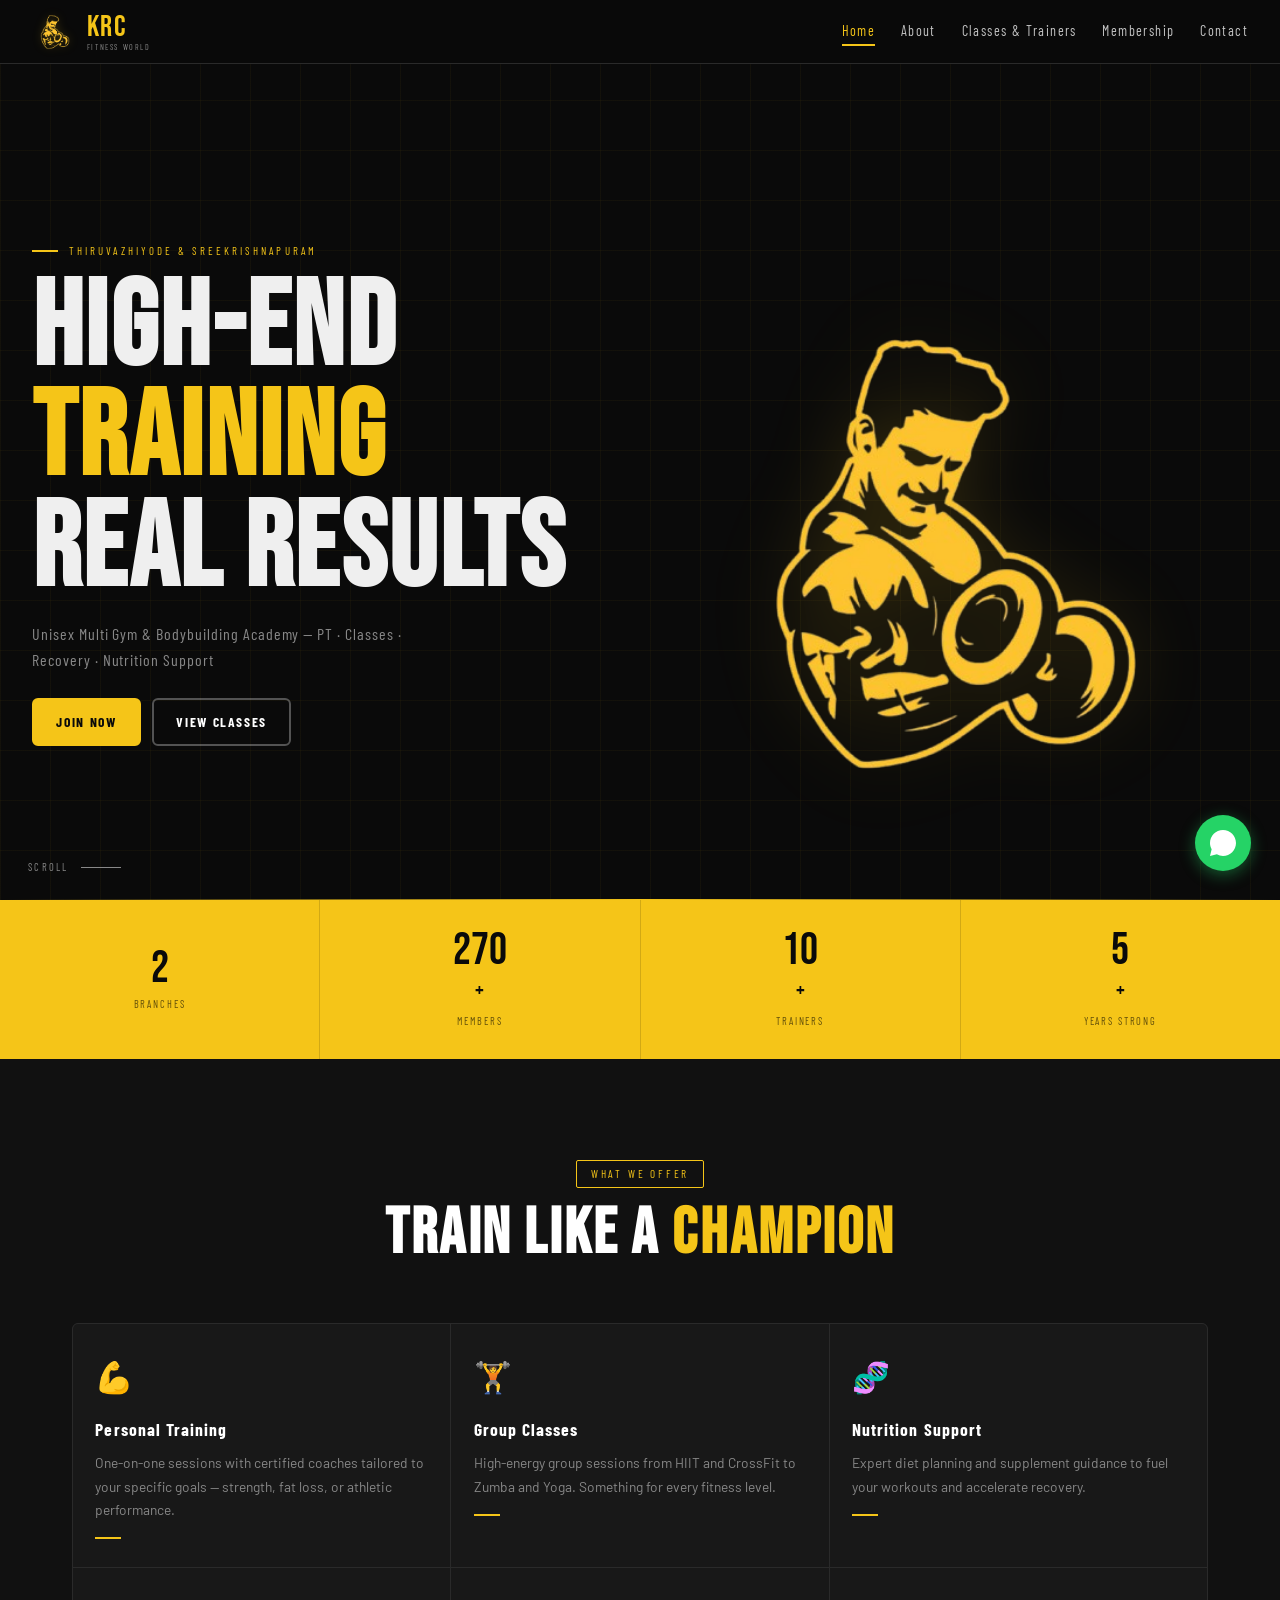
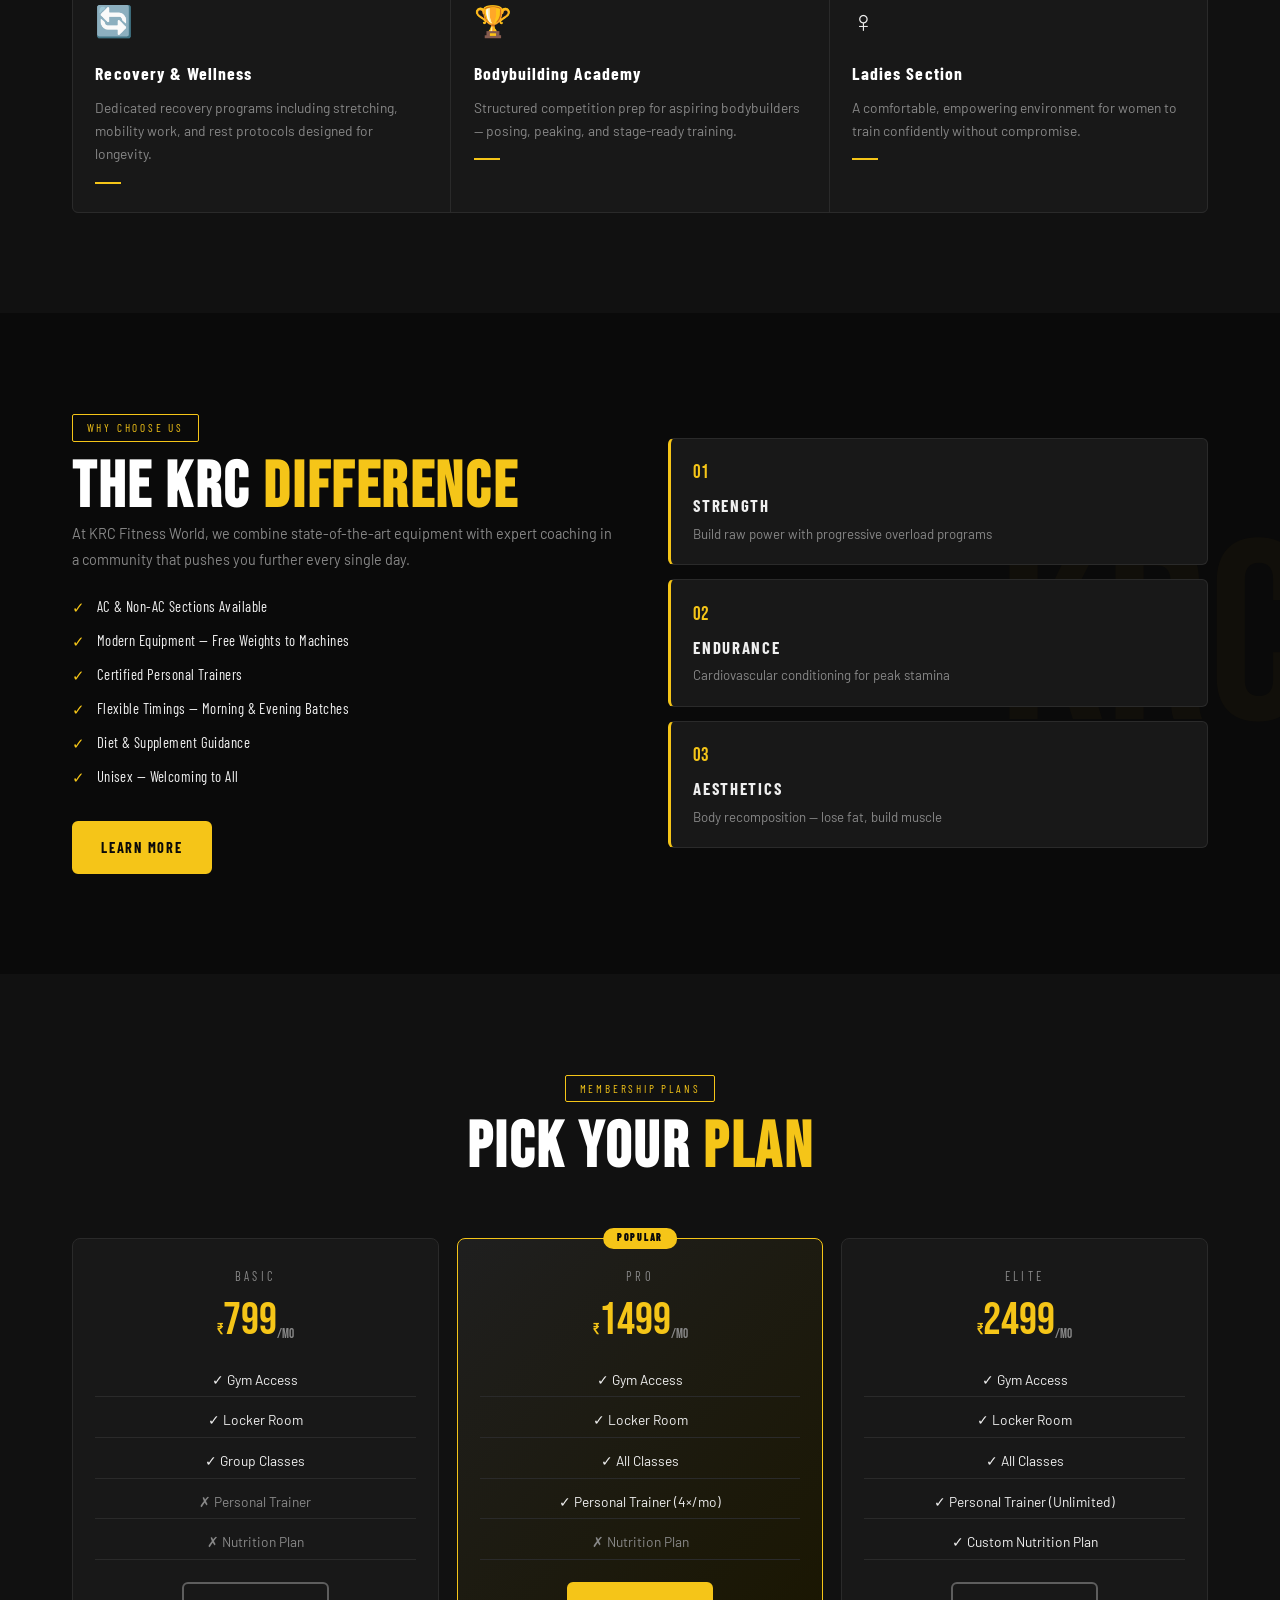
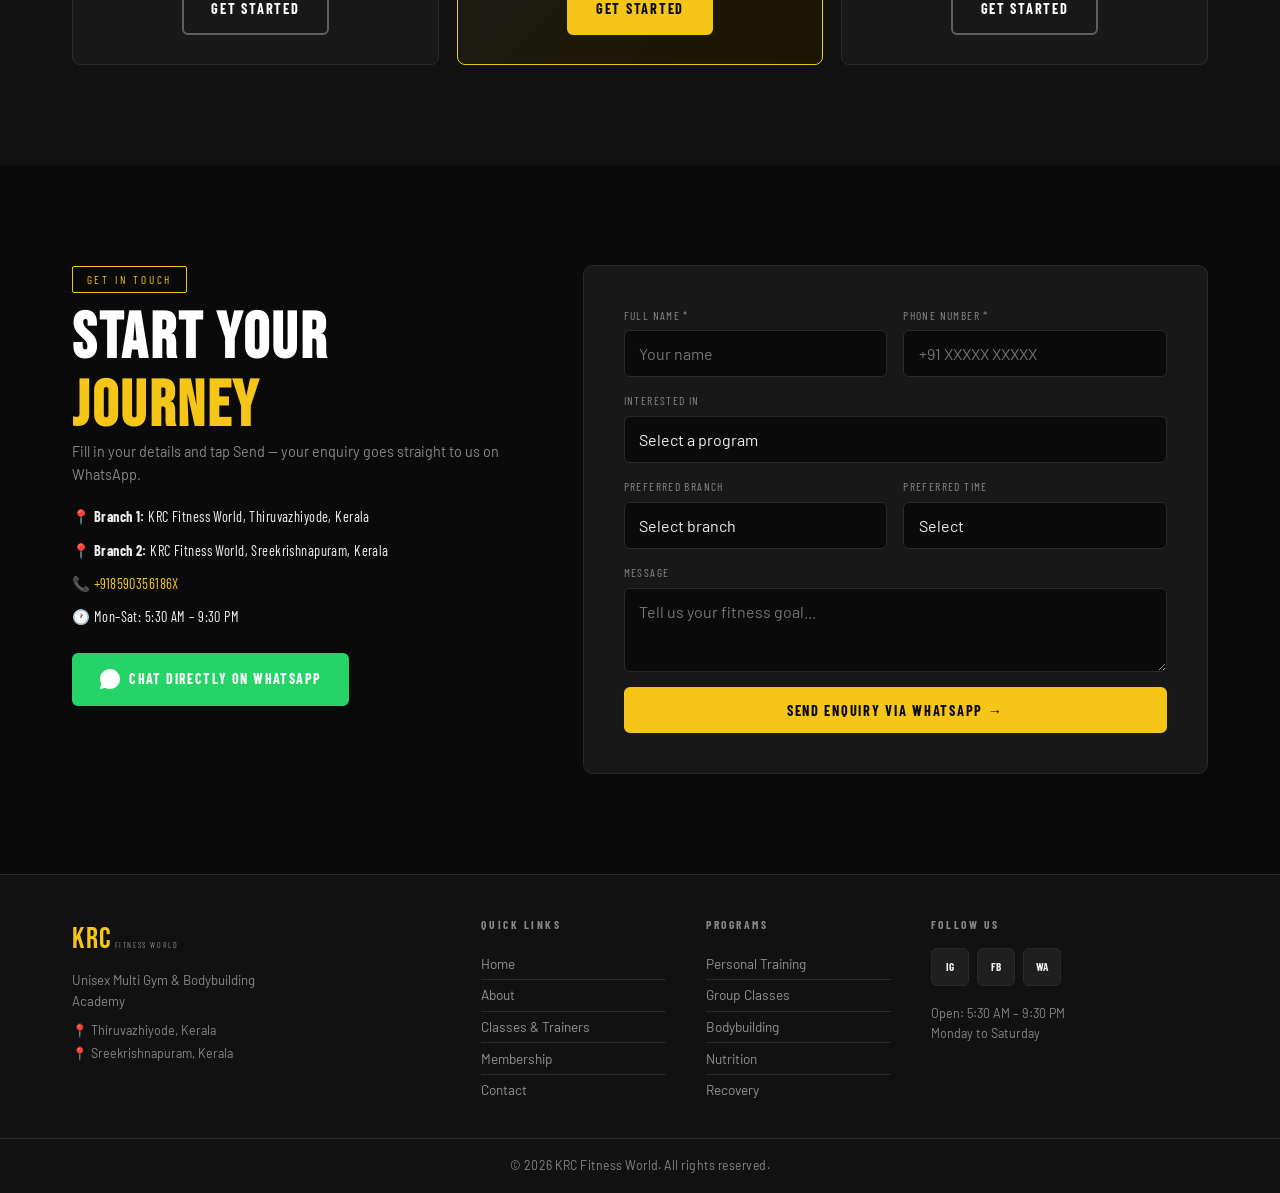
==== commit b1dc78ef: "Number updation" ====
--- a/index.html
+++ b/index.html
@@ -381,7 +381,7 @@
         <div class="social-icons">
           <a href="#" class="soc-btn">IG</a>
           <a href="#" class="soc-btn">FB</a>
-          <a href="https://wa.me/91XXXXXXXXXX" target="_blank" class="soc-btn wa">WA</a>
+          <a href="https://wa.me/+918590356186" target="_blank" class="soc-btn wa">WA</a>
         </div>
         <p class="footer-timing">Open: 5:30 AM – 9:30 PM<br>Monday to Saturday</p>
       </div>
@@ -392,7 +392,7 @@
   </footer>
 
   <!-- WhatsApp Float -->
-  <a href="https://wa.me/91XXXXXXXXXX" class="whatsapp-float" target="_blank" title="Chat on WhatsApp">
+  <a href="https://wa.me/+918590356186" class="whatsapp-float" target="_blank" title="Chat on WhatsApp">
     <svg xmlns="http://www.w3.org/2000/svg" viewBox="0 0 32 32" fill="white" width="26" height="26">
       <path d="M16 0C7.163 0 0 7.163 0 16c0 2.825.738 5.476 2.031 7.775L0 32l8.418-2.007A15.934 15.934 0 0016 32c8.837 0 16-7.163 16-16S24.837 0 16 0zm7.273 22.088c-.397-.199-2.352-1.16-2.717-1.292-.365-.132-.63-.199-.896.199-.266.398-1.029 1.293-1.261 1.558-.232.266-.464.299-.862.1-.397-.2-1.679-.619-3.198-1.973-1.182-1.053-1.98-2.352-2.212-2.75-.232-.397-.025-.612.174-.81.179-.178.398-.464.597-.697.199-.232.265-.398.397-.663.133-.266.066-.498-.033-.697-.1-.199-.896-2.16-1.228-2.957-.323-.776-.65-.671-.896-.683l-.763-.013c-.266 0-.697.1-1.062.498-.365.398-1.394 1.36-1.394 3.317 0 1.957 1.427 3.848 1.626 4.114.2.265 2.808 4.287 6.803 6.014.951.411 1.693.656 2.272.84.954.303 1.823.26 2.51.158.765-.114 2.352-.961 2.684-1.889.332-.928.332-1.724.232-1.889-.099-.166-.365-.265-.763-.464z"/>
     </svg>
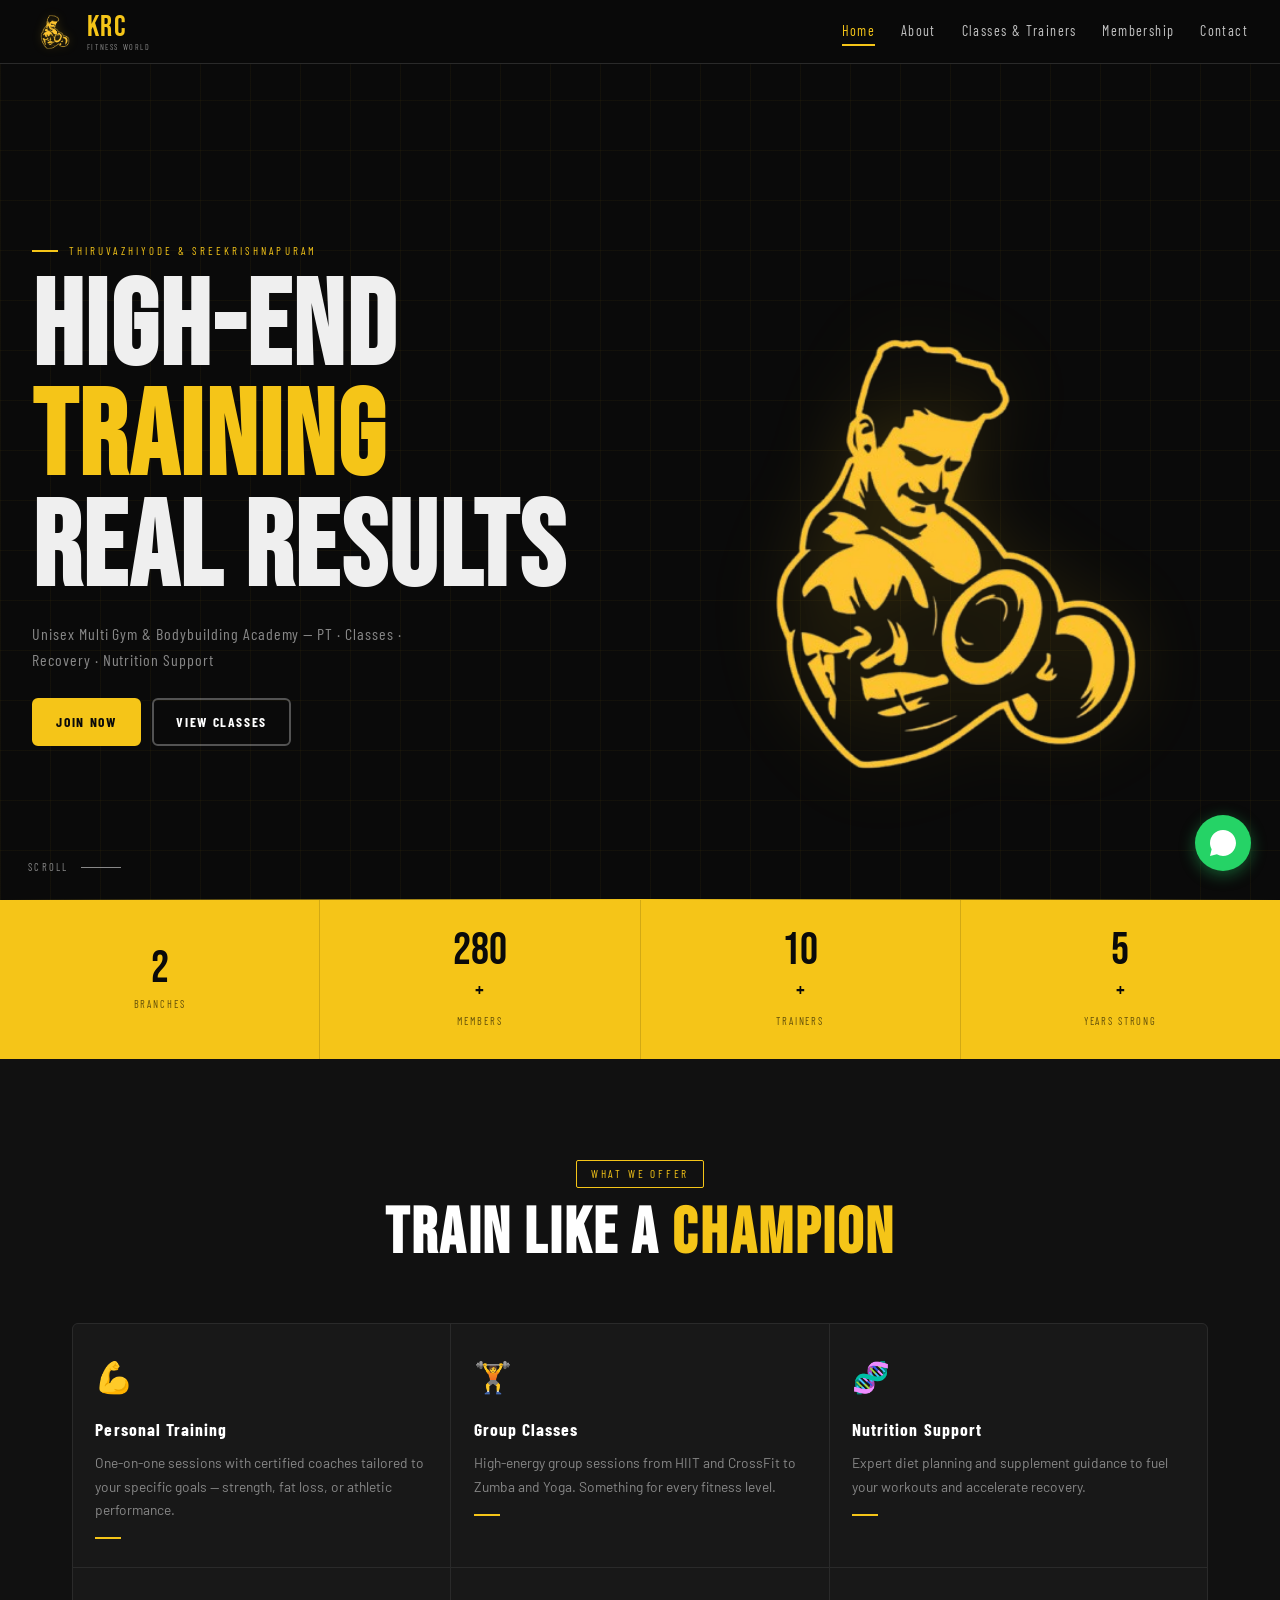
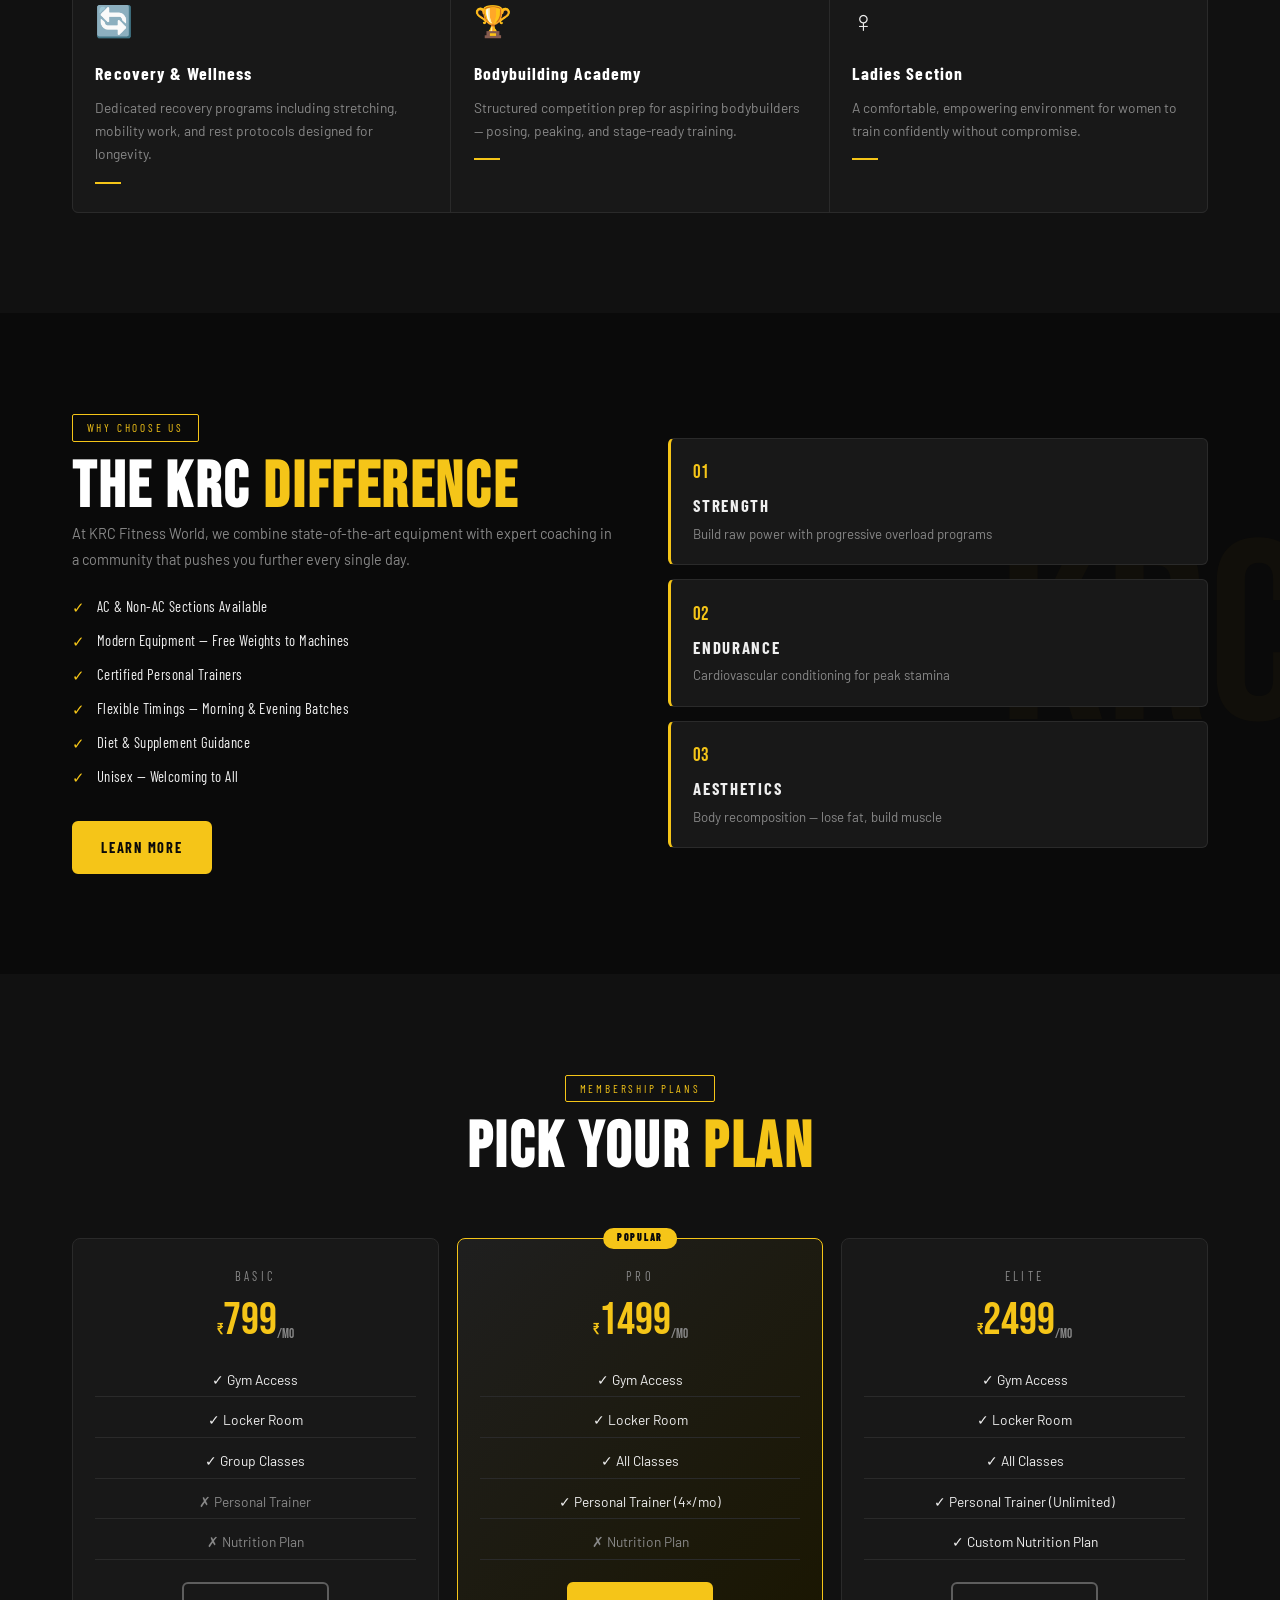
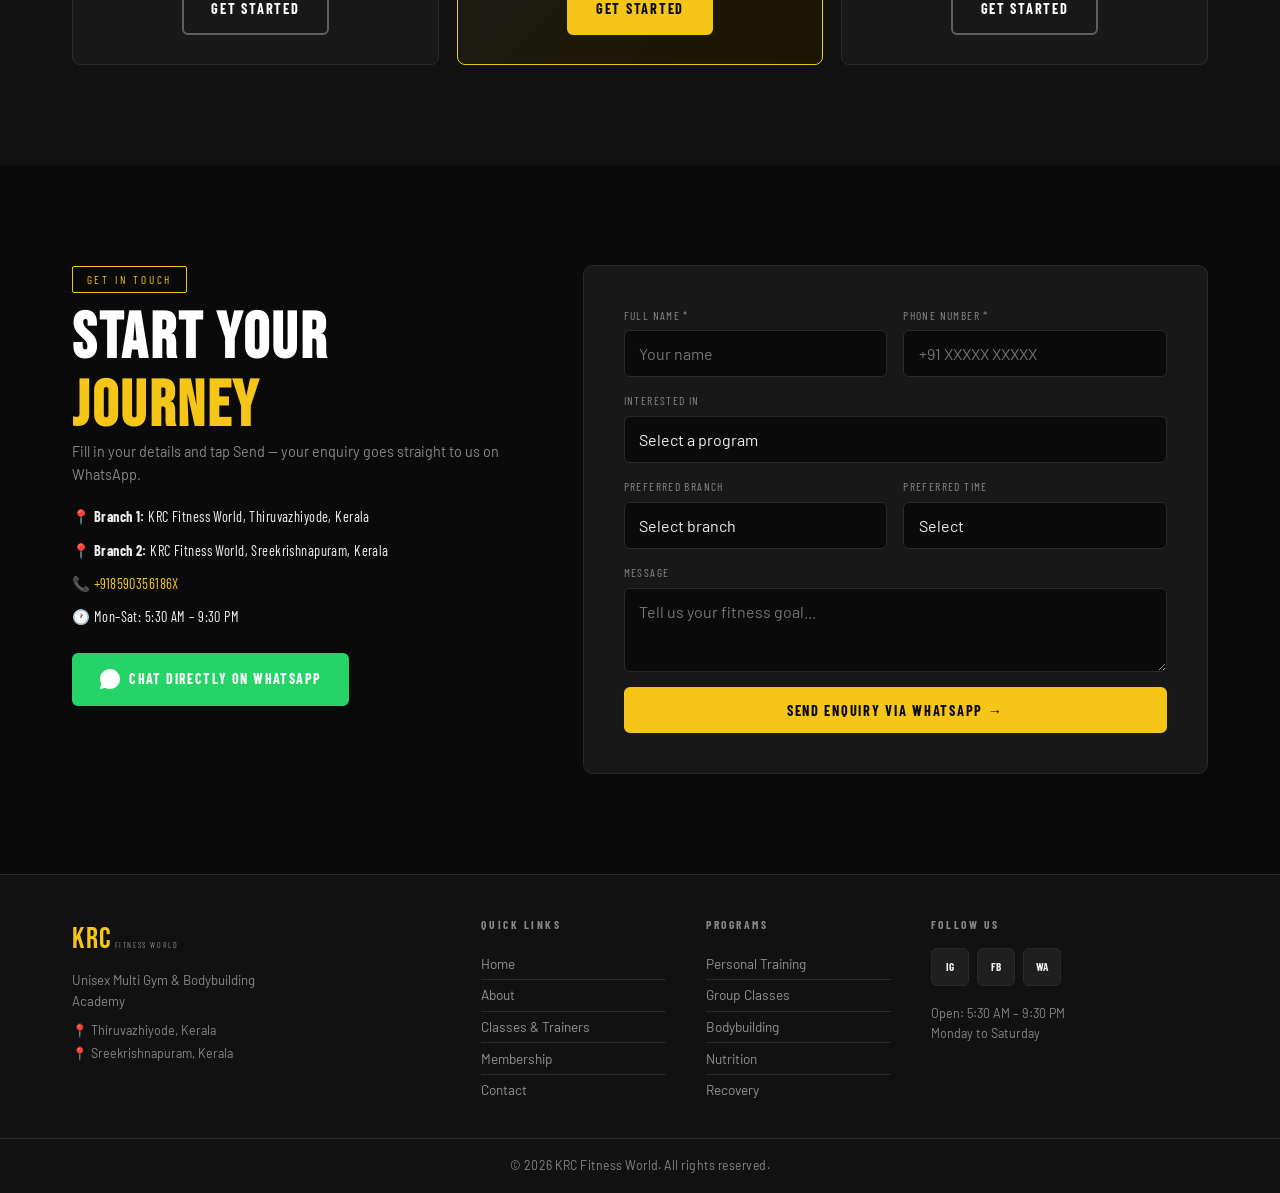
==== commit 69bffc13: "Number updation1" ====
--- a/index.html
+++ b/index.html
@@ -286,7 +286,7 @@
           <div class="ci-item">📞 <a href="tel:+918590356186" style="color:var(--gold)">+918590356186X</a></div>
           <div class="ci-item">🕐 Mon–Sat: 5:30 AM – 9:30 PM</div>
         </div>
-        <a href="https://wa.me/+918590856186" target="_blank" class="btn-wa-direct">
+        <a href="https://wa.me/+918590356186" target="_blank" class="btn-wa-direct">
           <svg xmlns="http://www.w3.org/2000/svg" width="20" height="20" viewBox="0 0 32 32" fill="currentColor"><path d="M16 0C7.163 0 0 7.163 0 16c0 2.825.738 5.476 2.031 7.775L0 32l8.418-2.007A15.934 15.934 0 0016 32c8.837 0 16-7.163 16-16S24.837 0 16 0zm7.273 22.088c-.397-.199-2.352-1.16-2.717-1.292-.365-.132-.63-.199-.896.199-.266.398-1.029 1.293-1.261 1.558-.232.266-.464.299-.862.1-.397-.2-1.679-.619-3.198-1.973-1.182-1.053-1.98-2.352-2.212-2.75-.232-.397-.025-.612.174-.81.179-.178.398-.464.597-.697.199-.232.265-.398.397-.663.133-.266.066-.498-.033-.697-.1-.199-.896-2.16-1.228-2.957-.323-.776-.65-.671-.896-.683l-.763-.013c-.266 0-.697.1-1.062.498-.365.398-1.394 1.36-1.394 3.317 0 1.957 1.427 3.848 1.626 4.114.2.265 2.808 4.287 6.803 6.014.951.411 1.693.656 2.272.84.954.303 1.823.26 2.51.158.765-.114 2.352-.961 2.684-1.889.332-.928.332-1.724.232-1.889-.099-.166-.365-.265-.763-.464z"/></svg>
           CHAT DIRECTLY ON WHATSAPP
         </a>
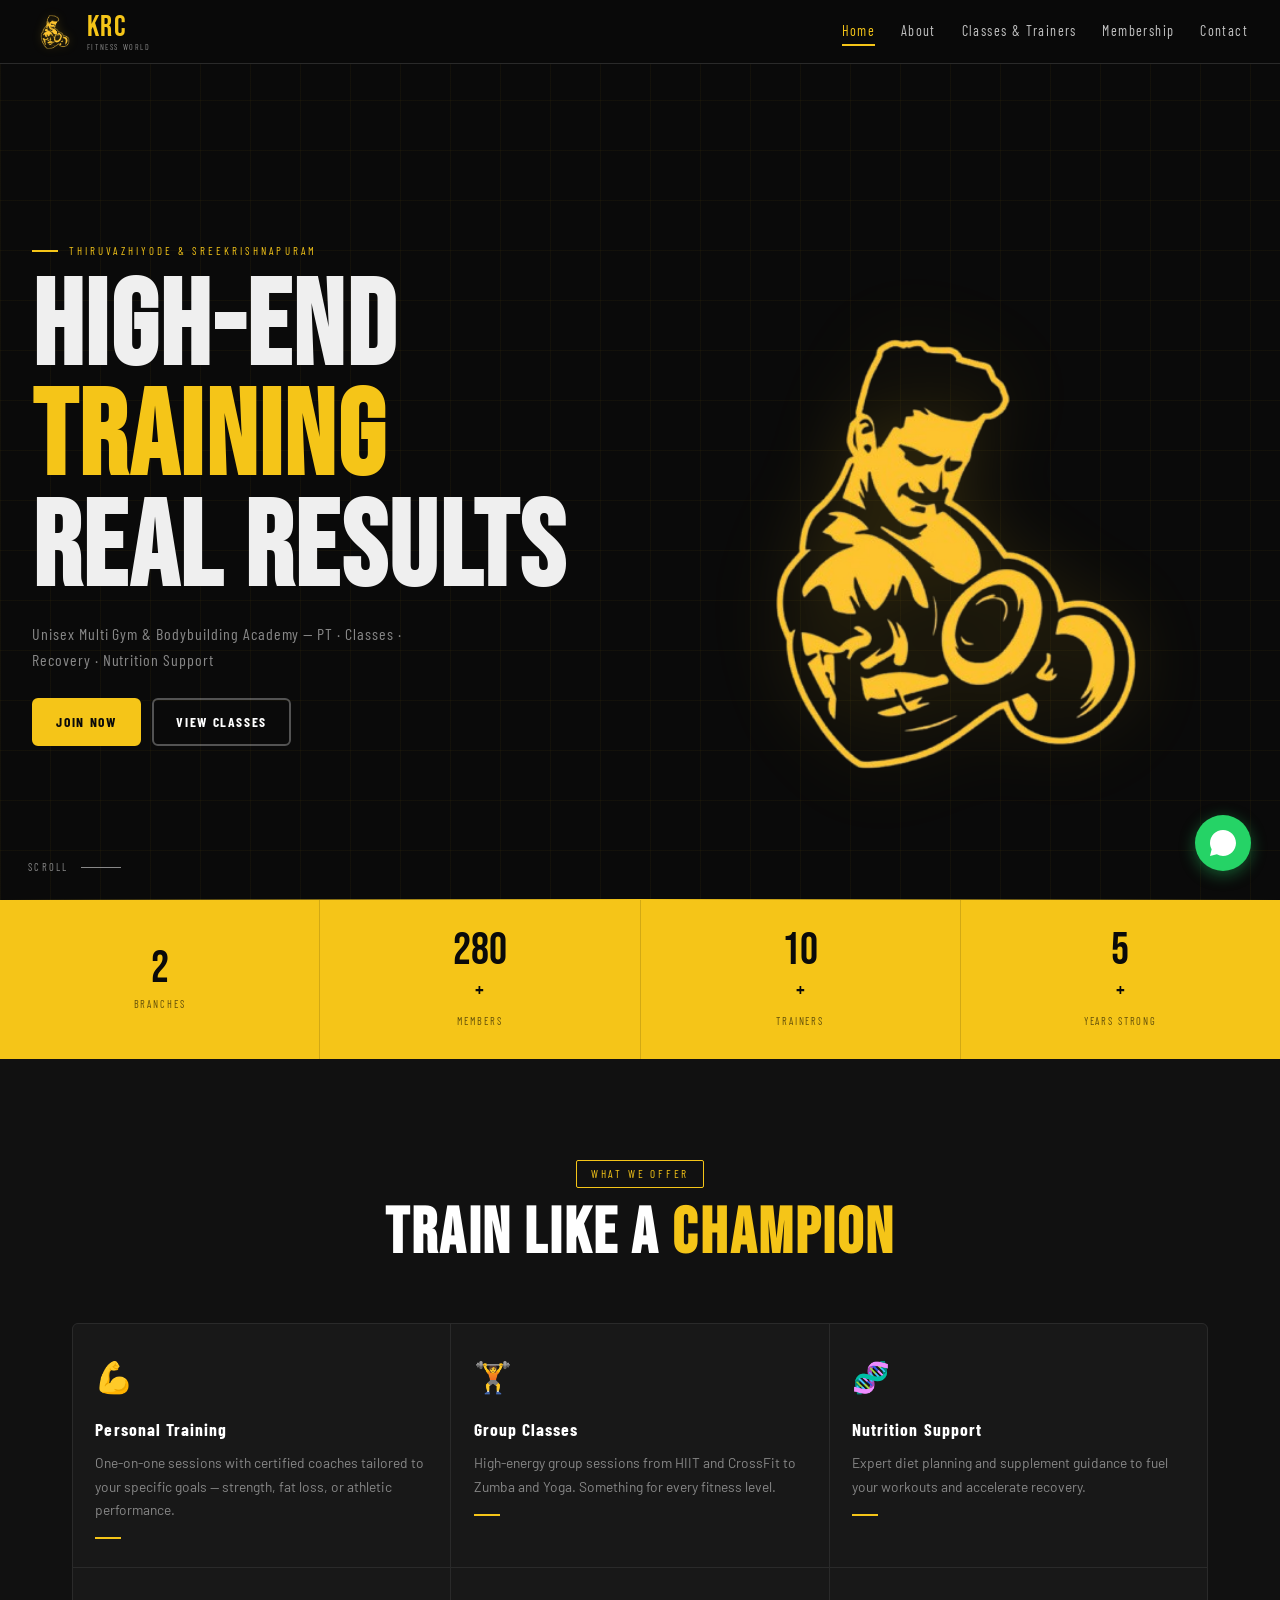
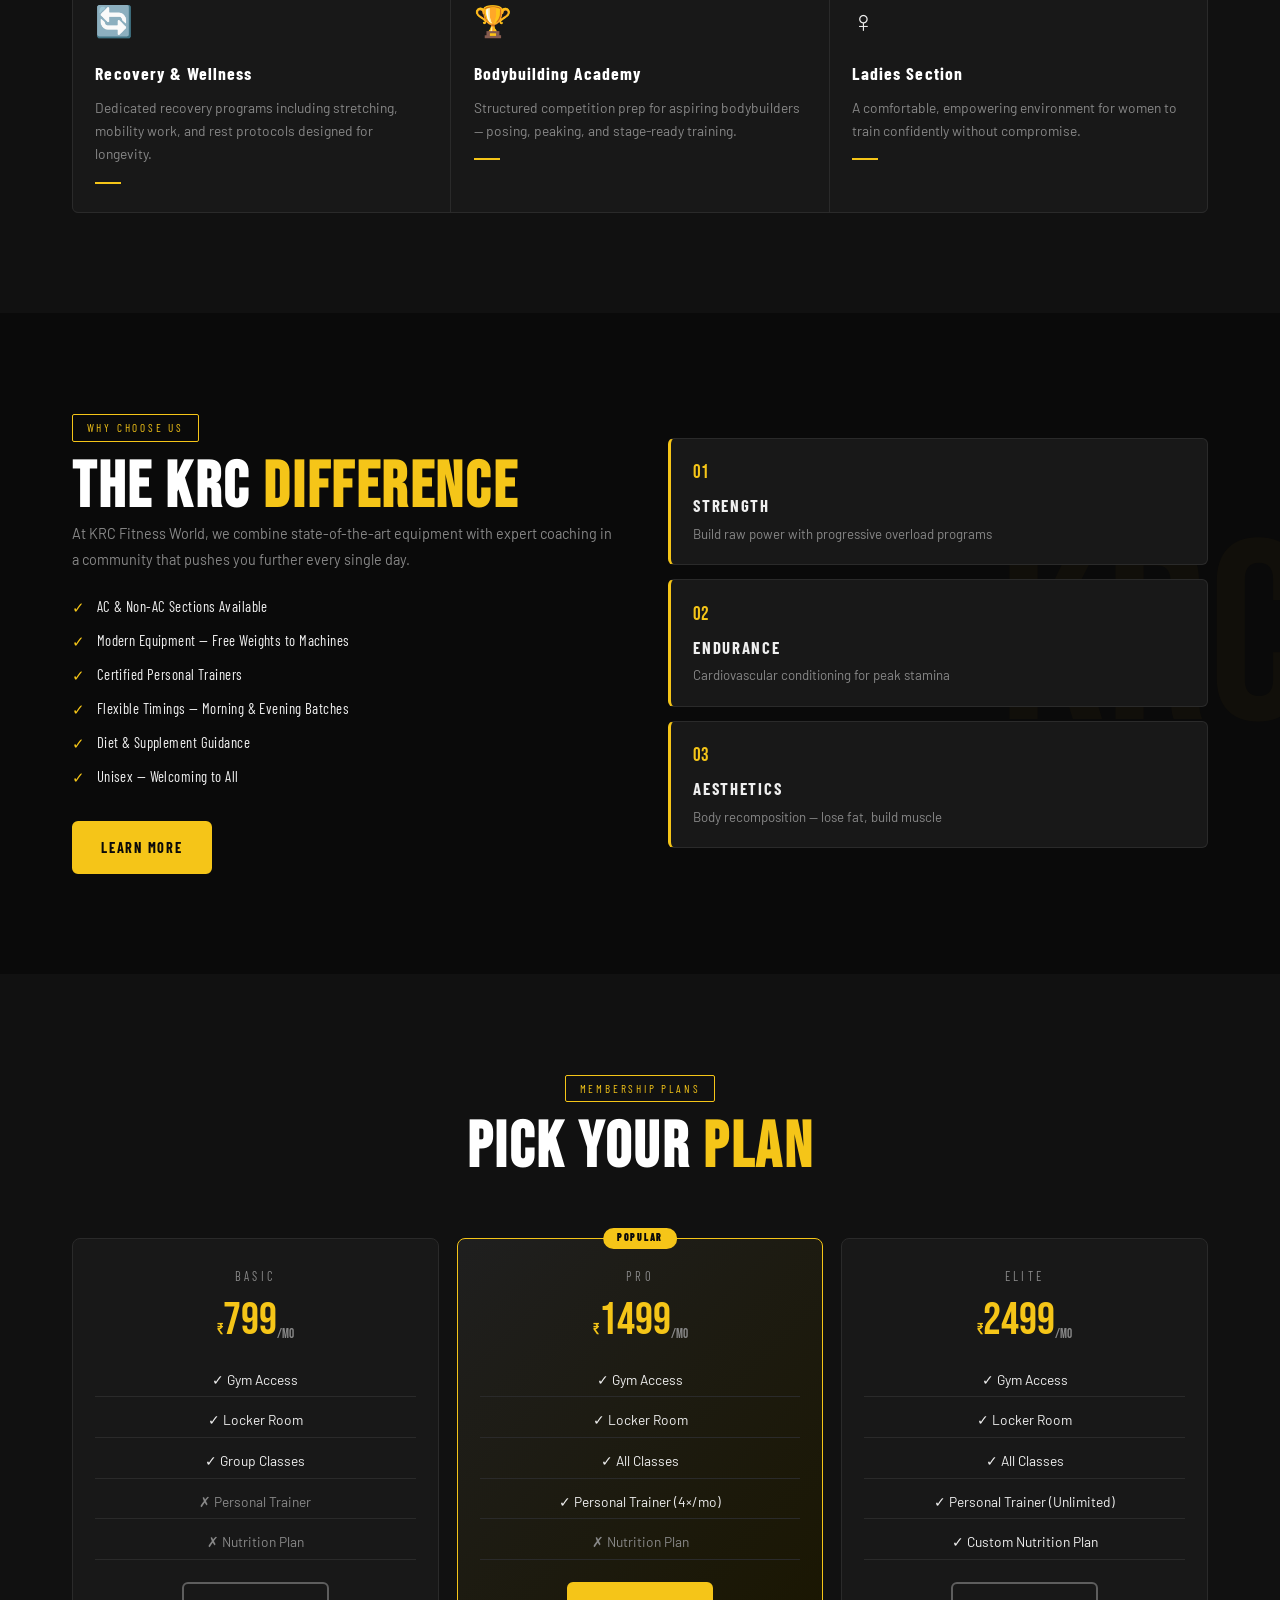
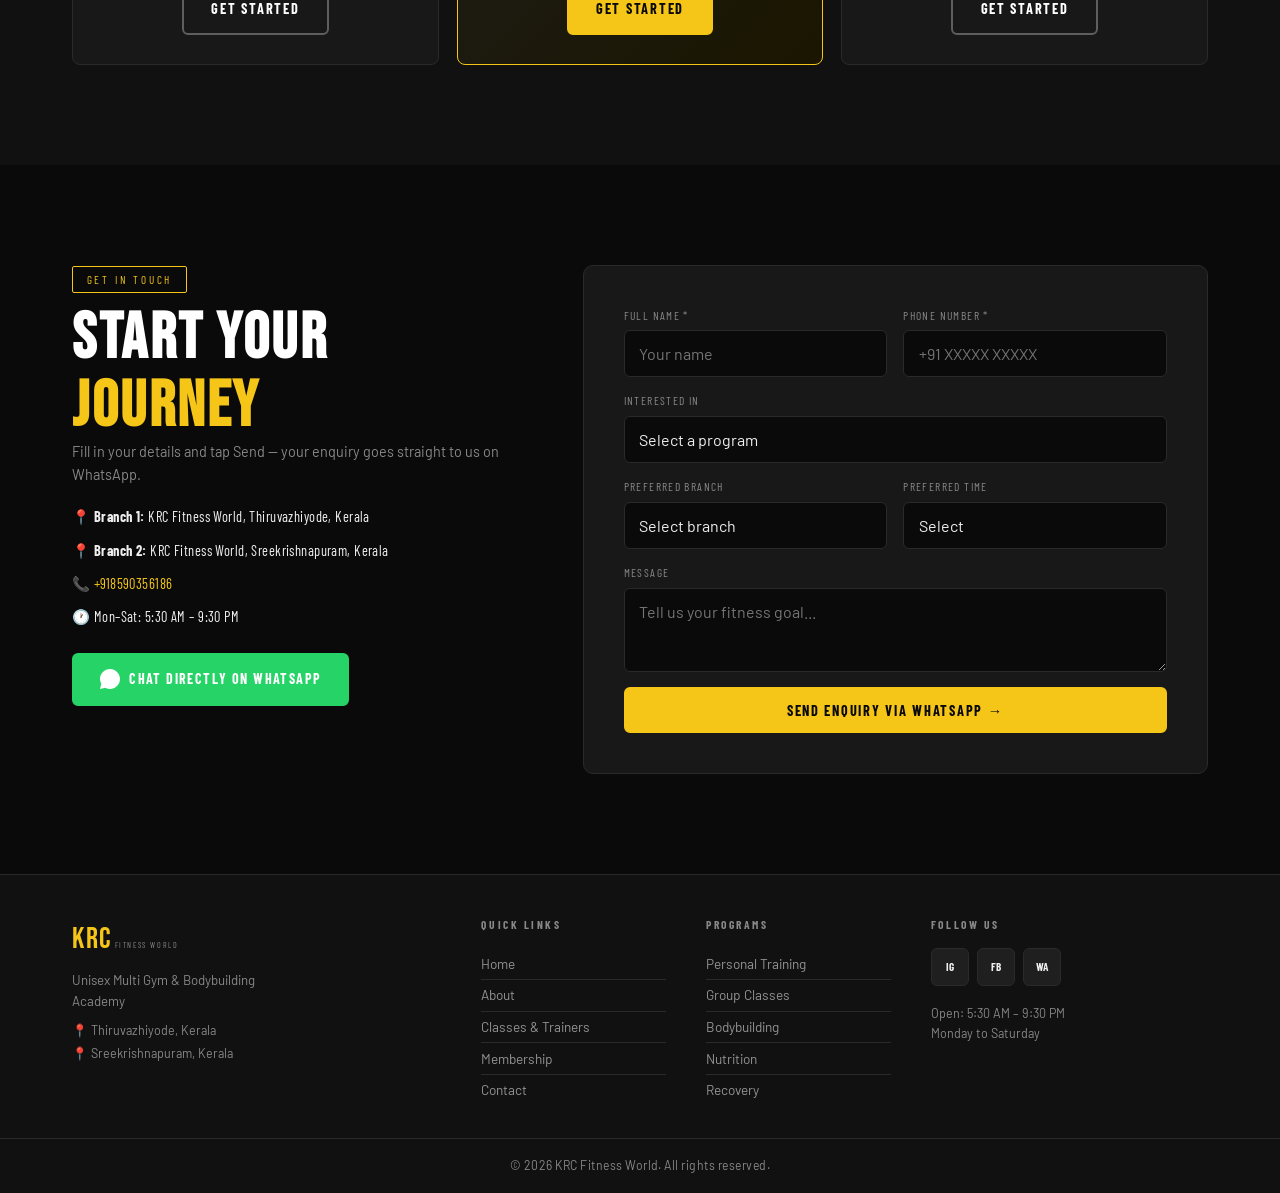
==== commit eeb44a82: "Number updation3" ====
--- a/index.html
+++ b/index.html
@@ -283,7 +283,7 @@
         <div class="contact-info">
           <div class="ci-item">📍 <strong>Branch 1:</strong> KRC Fitness World, Thiruvazhiyode, Kerala</div>
           <div class="ci-item">📍 <strong>Branch 2:</strong> KRC Fitness World, Sreekrishnapuram, Kerala</div>
-          <div class="ci-item">📞 <a href="tel:+918590356186" style="color:var(--gold)">+918590356186X</a></div>
+          <div class="ci-item">📞 <a href="tel:+918590356186" style="color:var(--gold)">+918590356186</a></div>
           <div class="ci-item">🕐 Mon–Sat: 5:30 AM – 9:30 PM</div>
         </div>
         <a href="https://wa.me/+918590356186" target="_blank" class="btn-wa-direct">
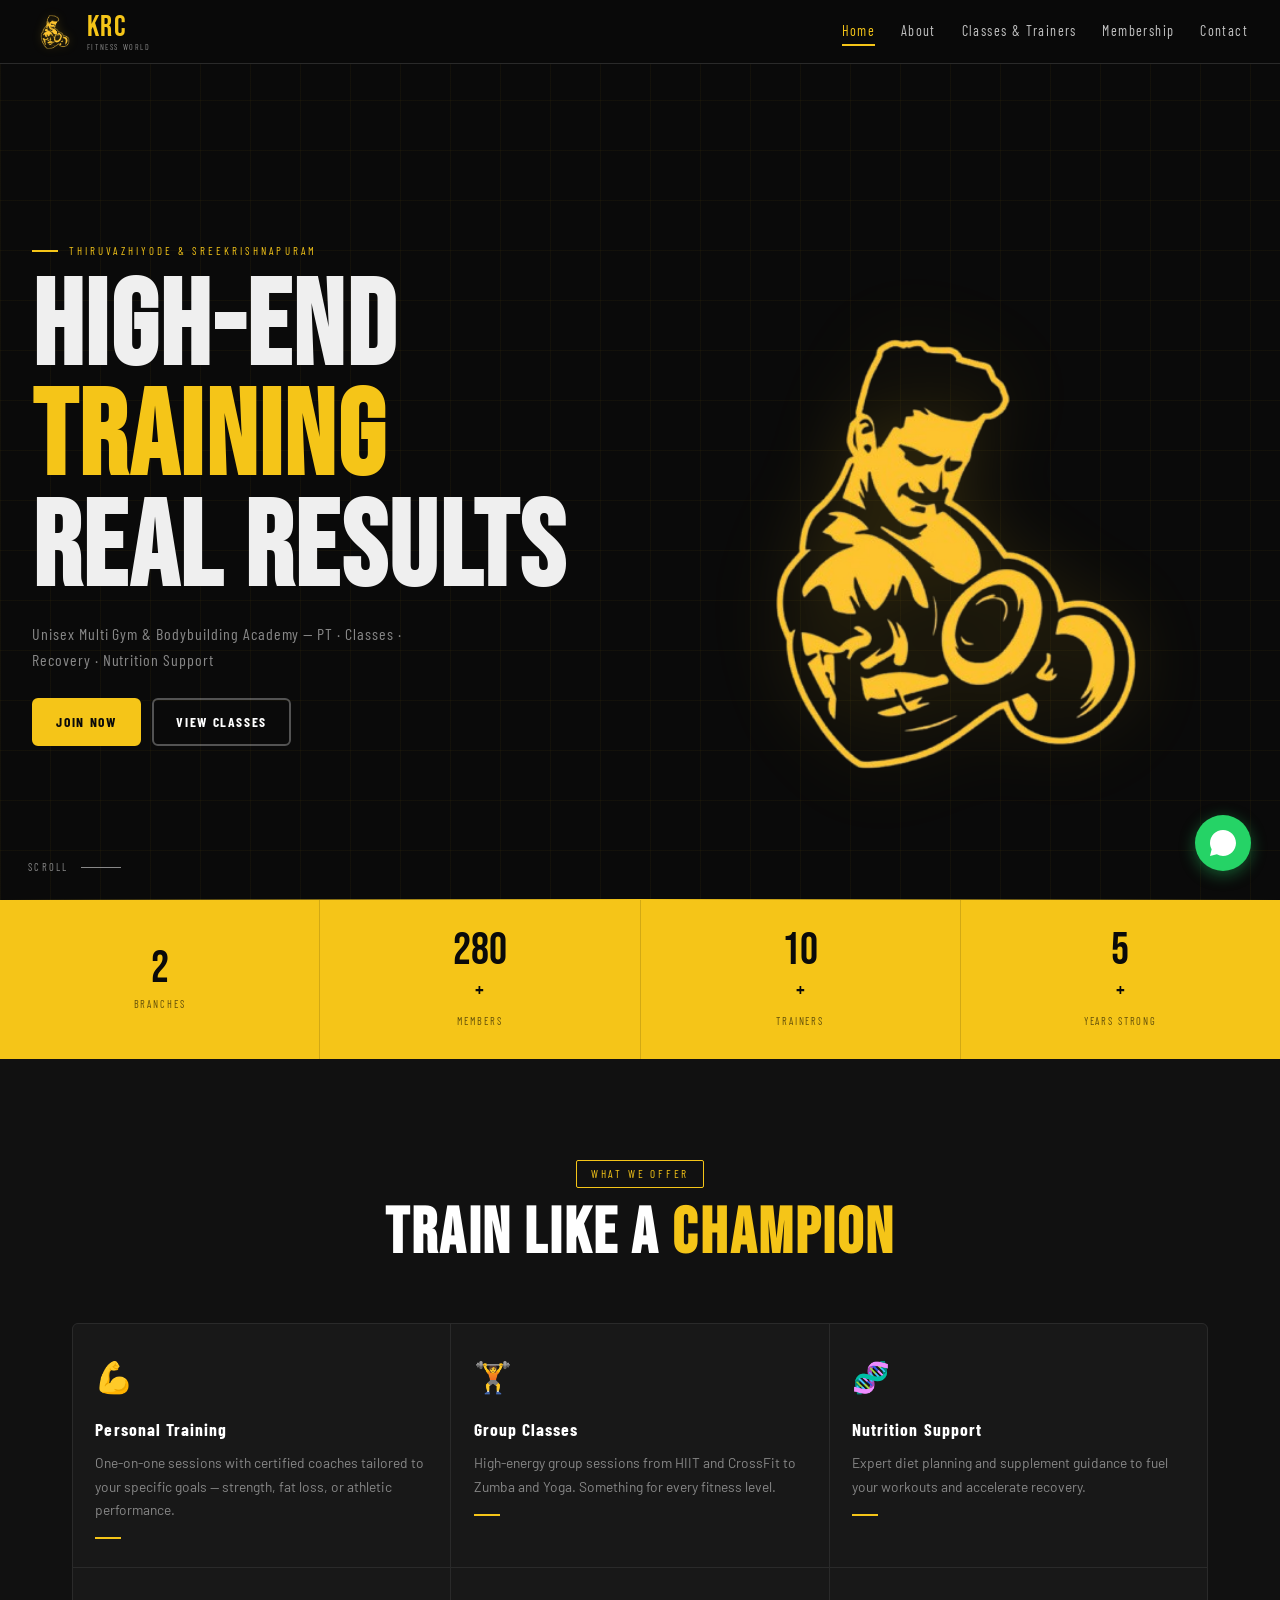
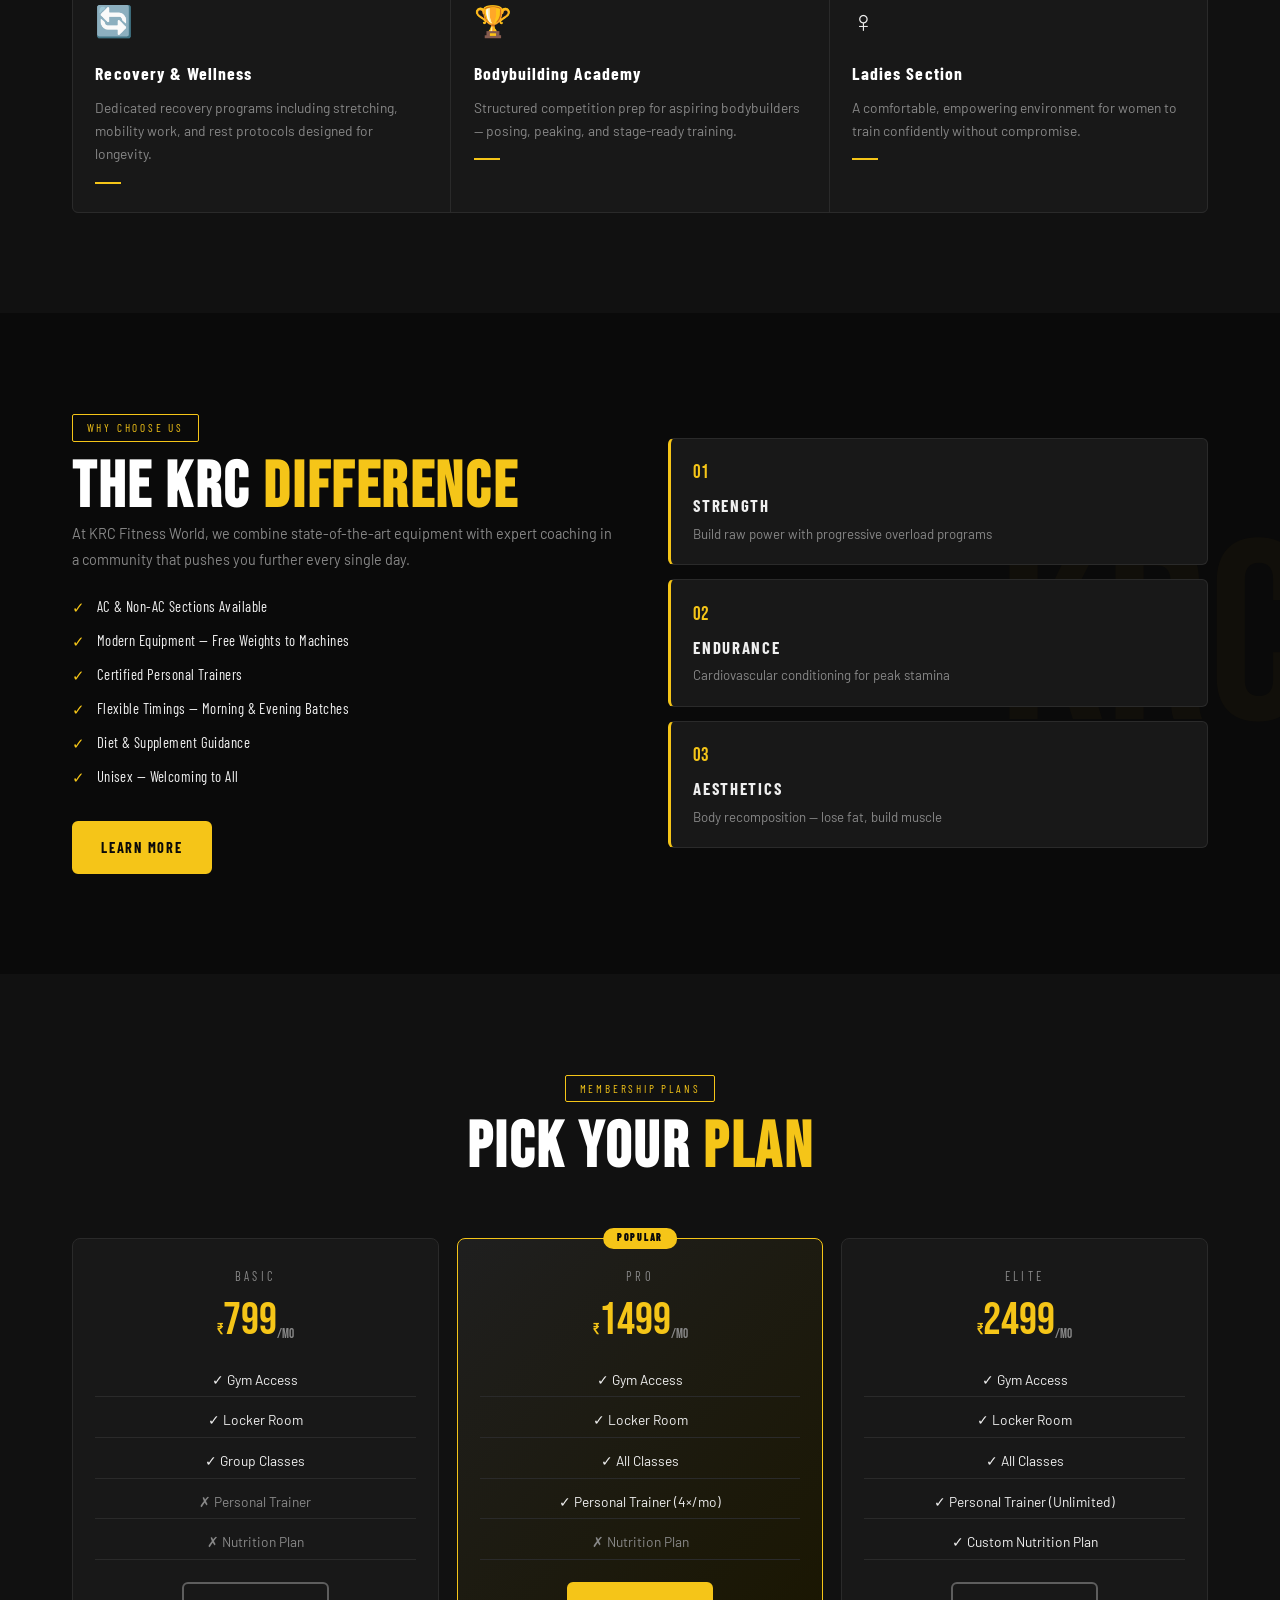
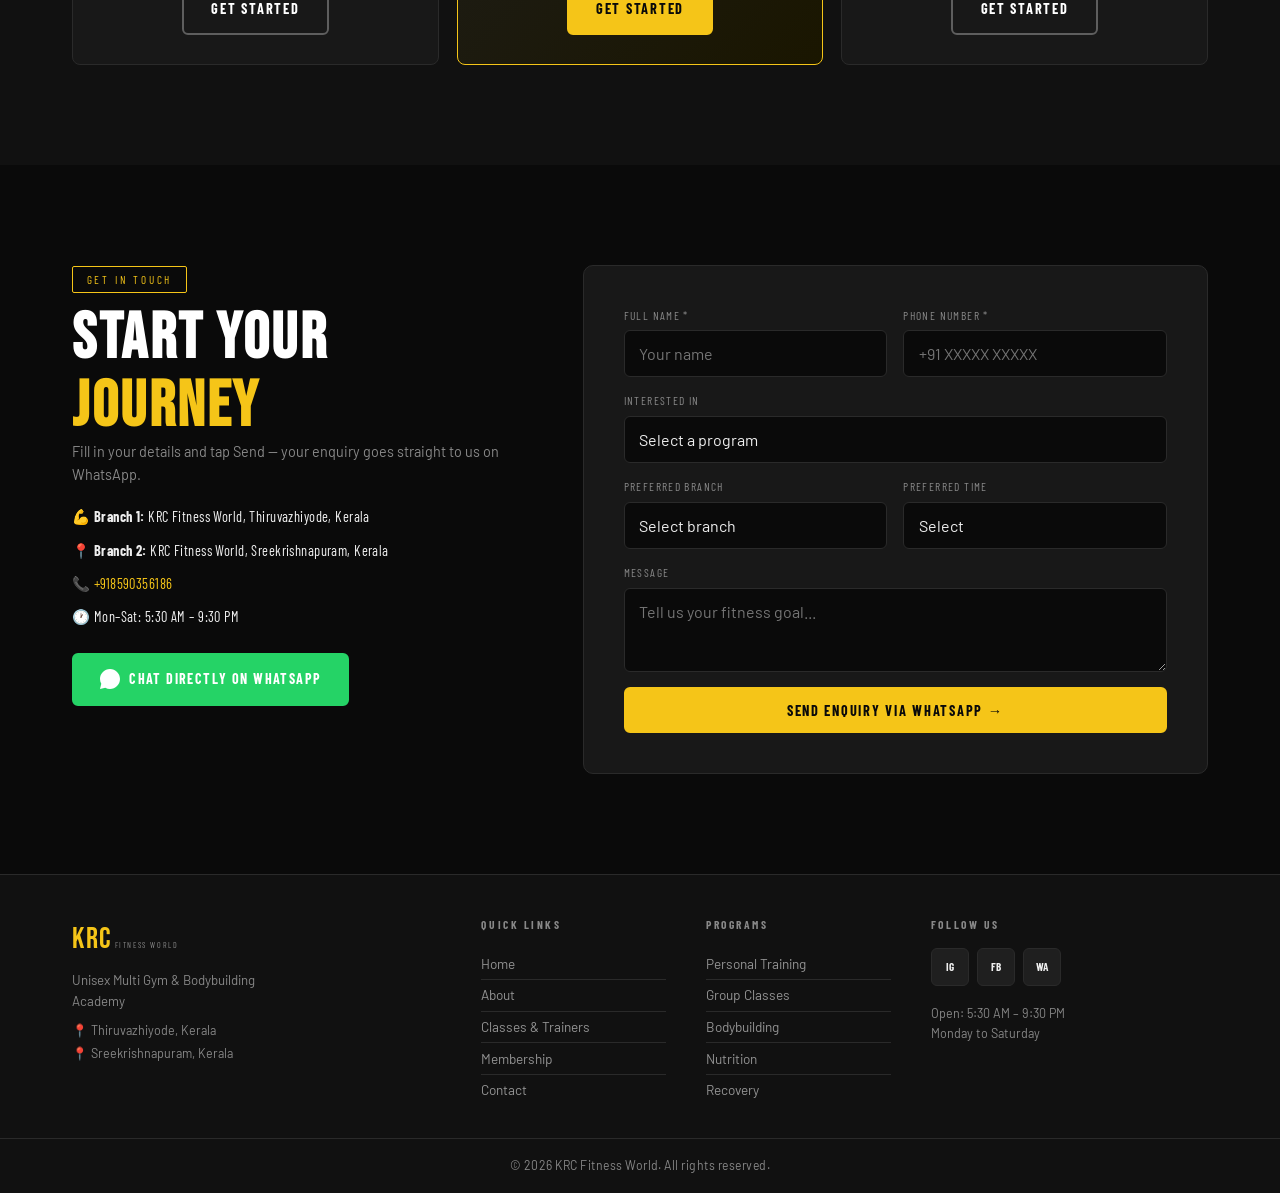
==== commit 66737f7f: "Number updation4" ====
--- a/index.html
+++ b/index.html
@@ -281,7 +281,7 @@
         <h2 class="section-title">START YOUR <span class="gold">JOURNEY</span></h2>
         <p>Fill in your details and tap Send — your enquiry goes straight to us on WhatsApp.</p>
         <div class="contact-info">
-          <div class="ci-item">📍 <strong>Branch 1:</strong> KRC Fitness World, Thiruvazhiyode, Kerala</div>
+          <div class="ci-item">💪 <strong>Branch 1:</strong> KRC Fitness World, Thiruvazhiyode, Kerala</div>
           <div class="ci-item">📍 <strong>Branch 2:</strong> KRC Fitness World, Sreekrishnapuram, Kerala</div>
           <div class="ci-item">📞 <a href="tel:+918590356186" style="color:var(--gold)">+918590356186</a></div>
           <div class="ci-item">🕐 Mon–Sat: 5:30 AM – 9:30 PM</div>
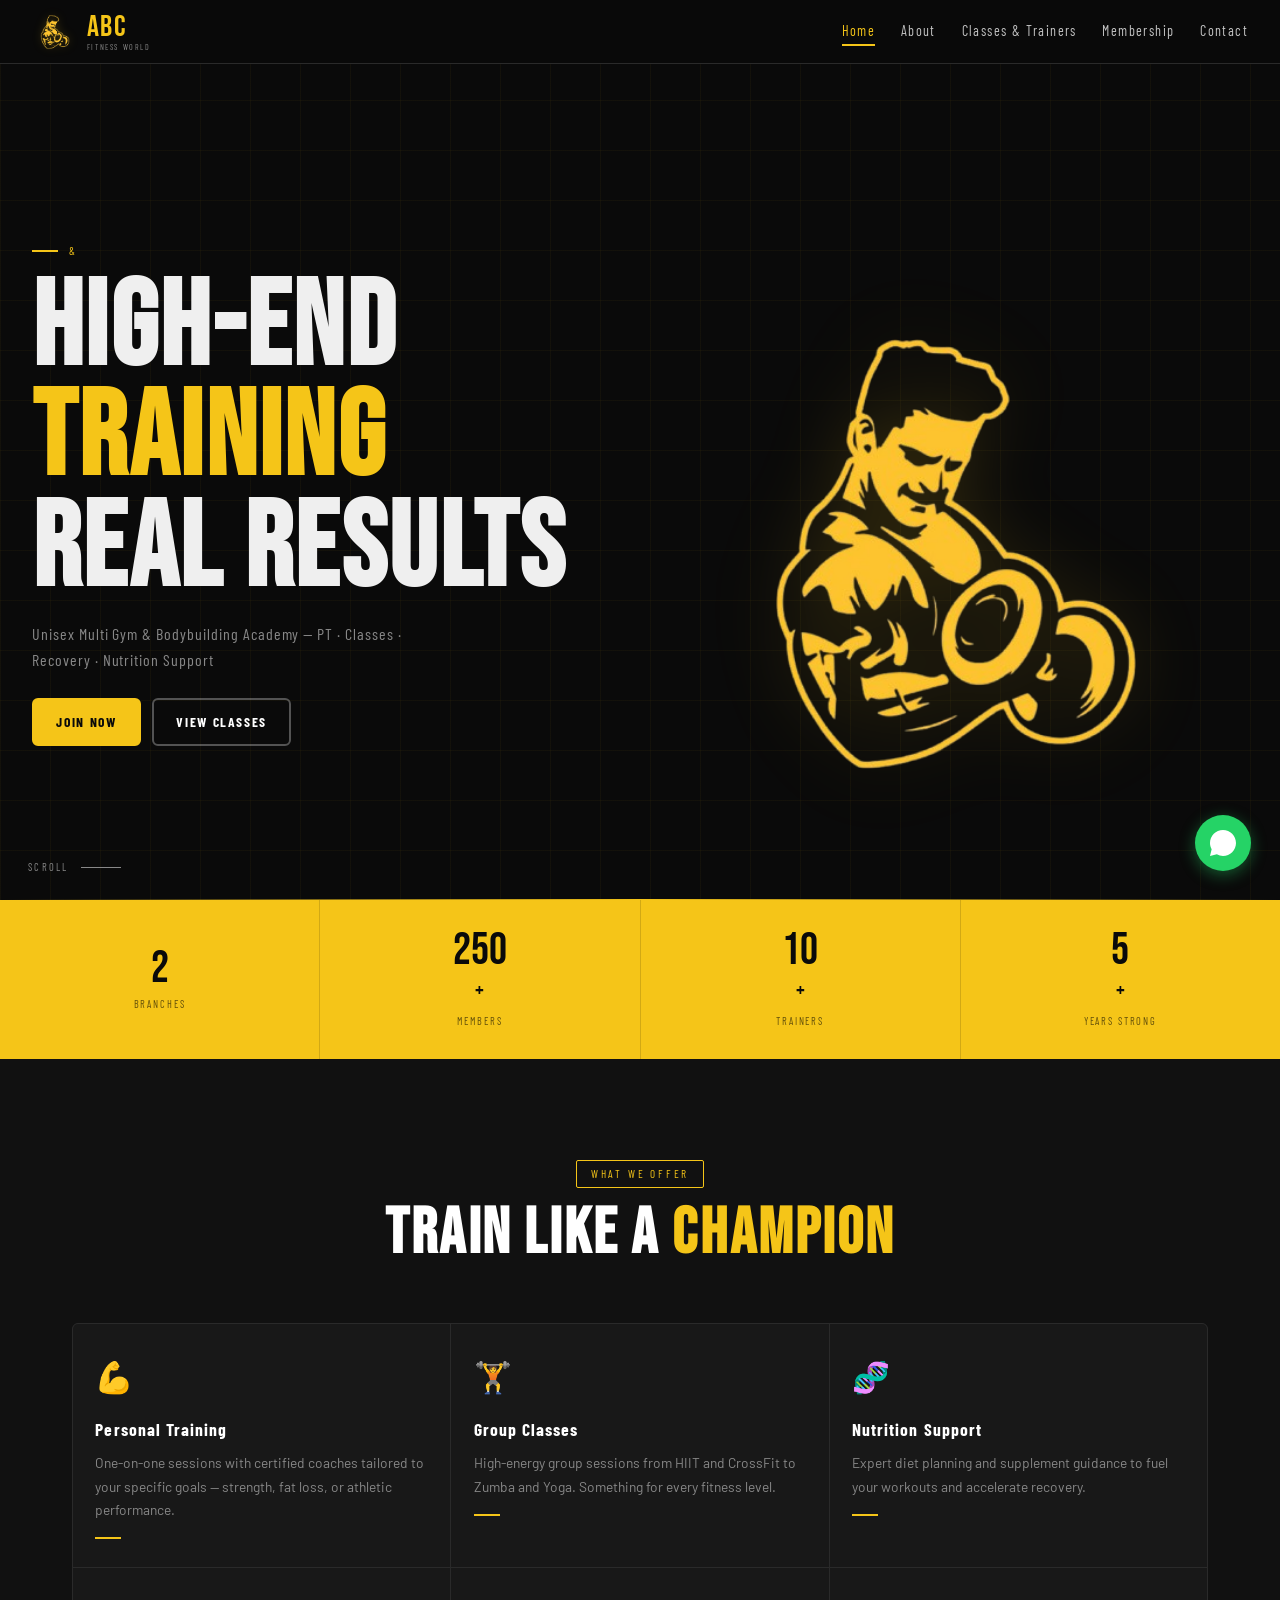
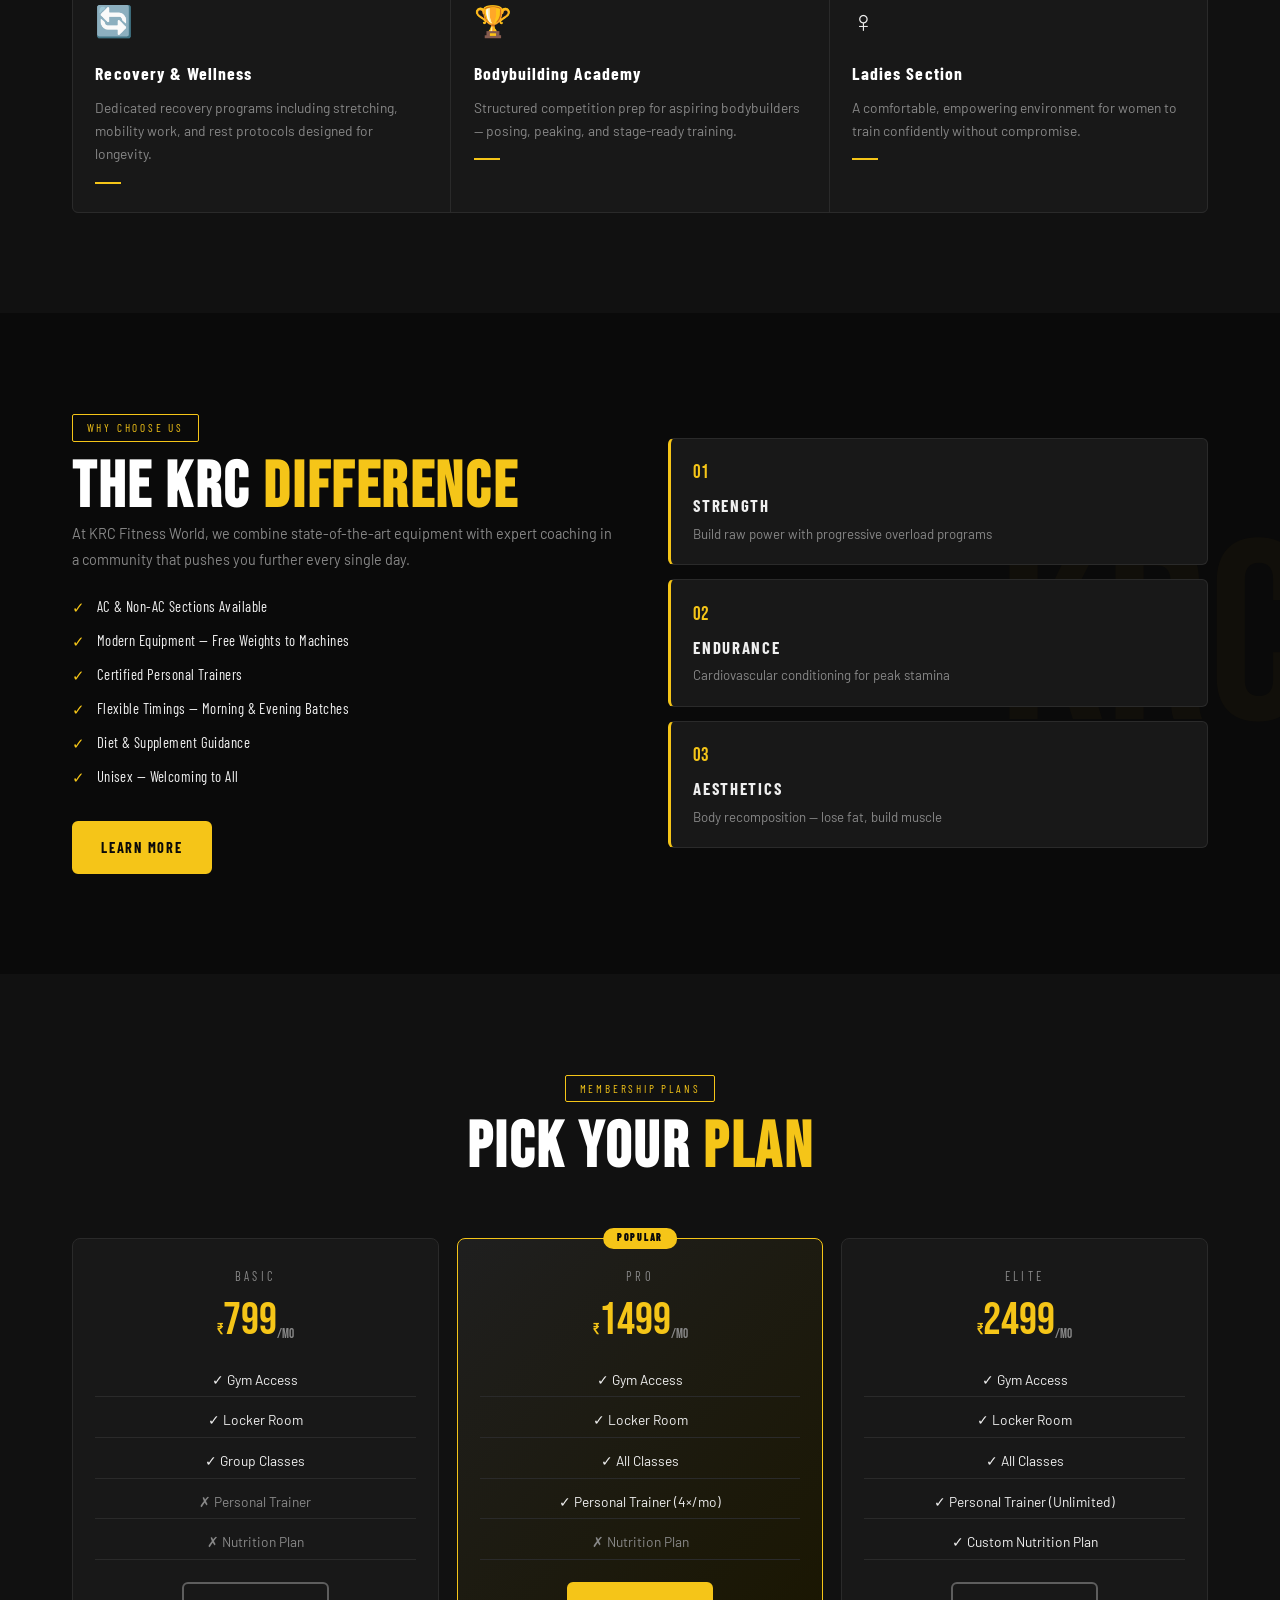
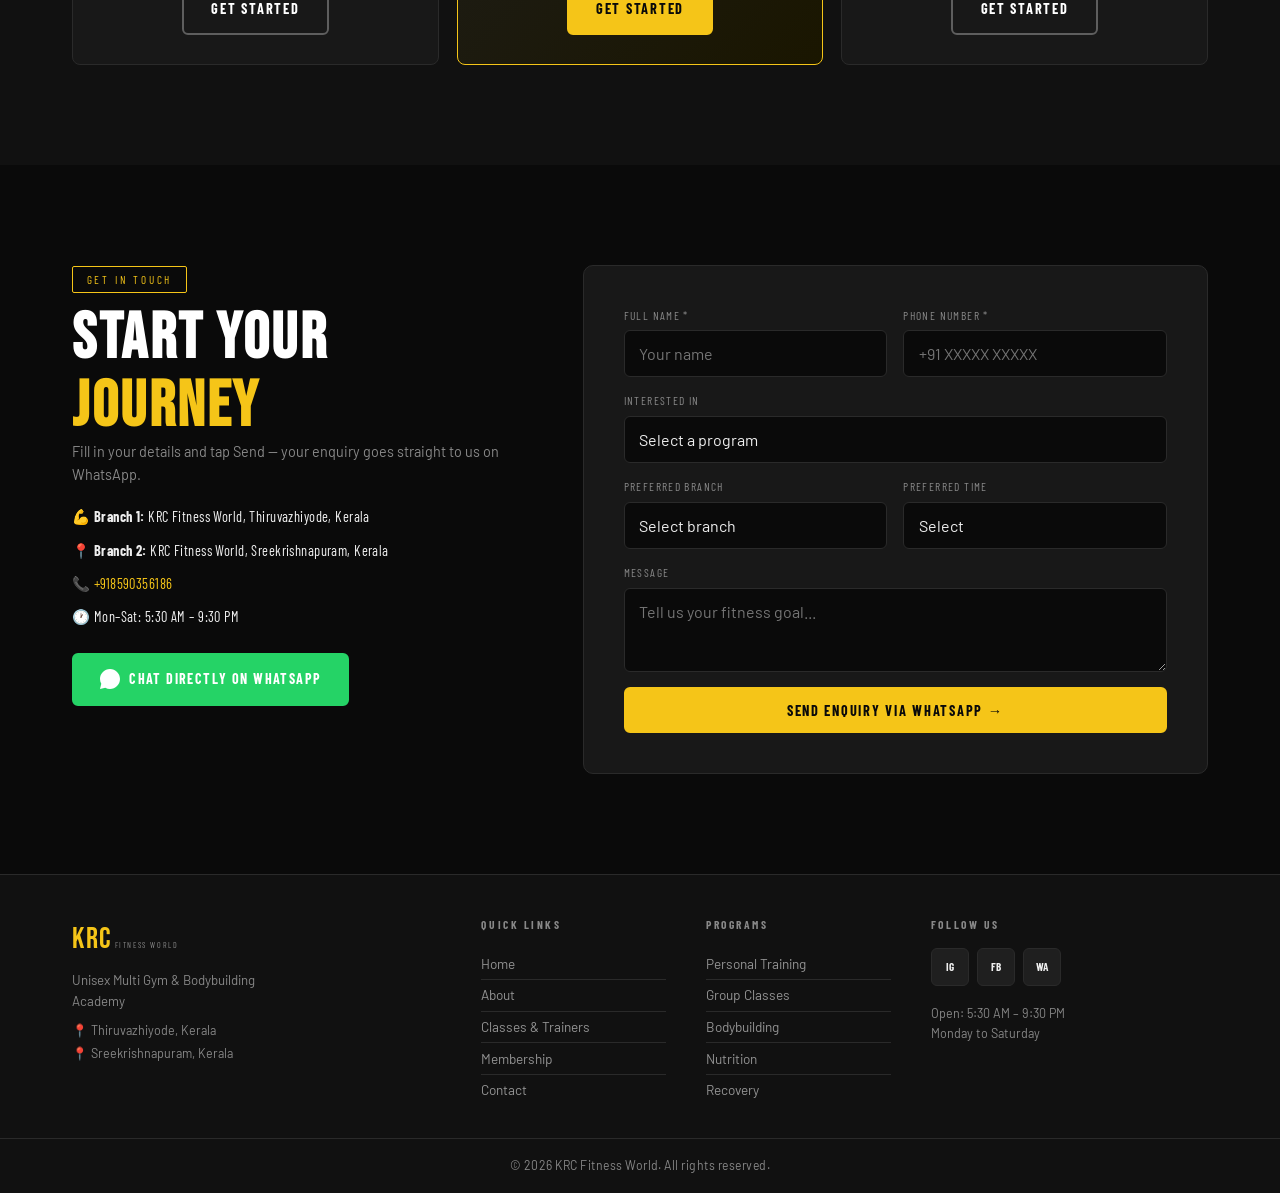
==== commit db381b4a: "name changed" ====
--- a/index.html
+++ b/index.html
@@ -68,7 +68,7 @@
       <a href="./" class="nav-logo">
         <img src="images/logo.png" alt="KRC Logo" class="nav-logo-img"/>
         <div class="nav-logo-text">
-          <span class="logo-krc">KRC</span>
+          <span class="logo-krc">ABC</span>
           <span class="logo-sub">FITNESS WORLD</span>
         </div>
       </a>
@@ -90,7 +90,7 @@
     <div class="hero-bg-grid"></div>
     <div class="hero-inner">
       <div class="hero-content">
-        <div class="hero-eyebrow">THIRUVAZHIYODE &amp; SREEKRISHNAPURAM</div>
+        <div class="hero-eyebrow"> &amp; </div>
         <h1 class="hero-title">
           <span class="line-reveal" style="--d:0.1s">HIGH-END</span>
           <span class="line-reveal gold" style="--d:0.3s">TRAINING</span>
@@ -400,4 +400,4 @@
 
   <script src="js/main.js"></script>
 </body>
-</html>+</html>
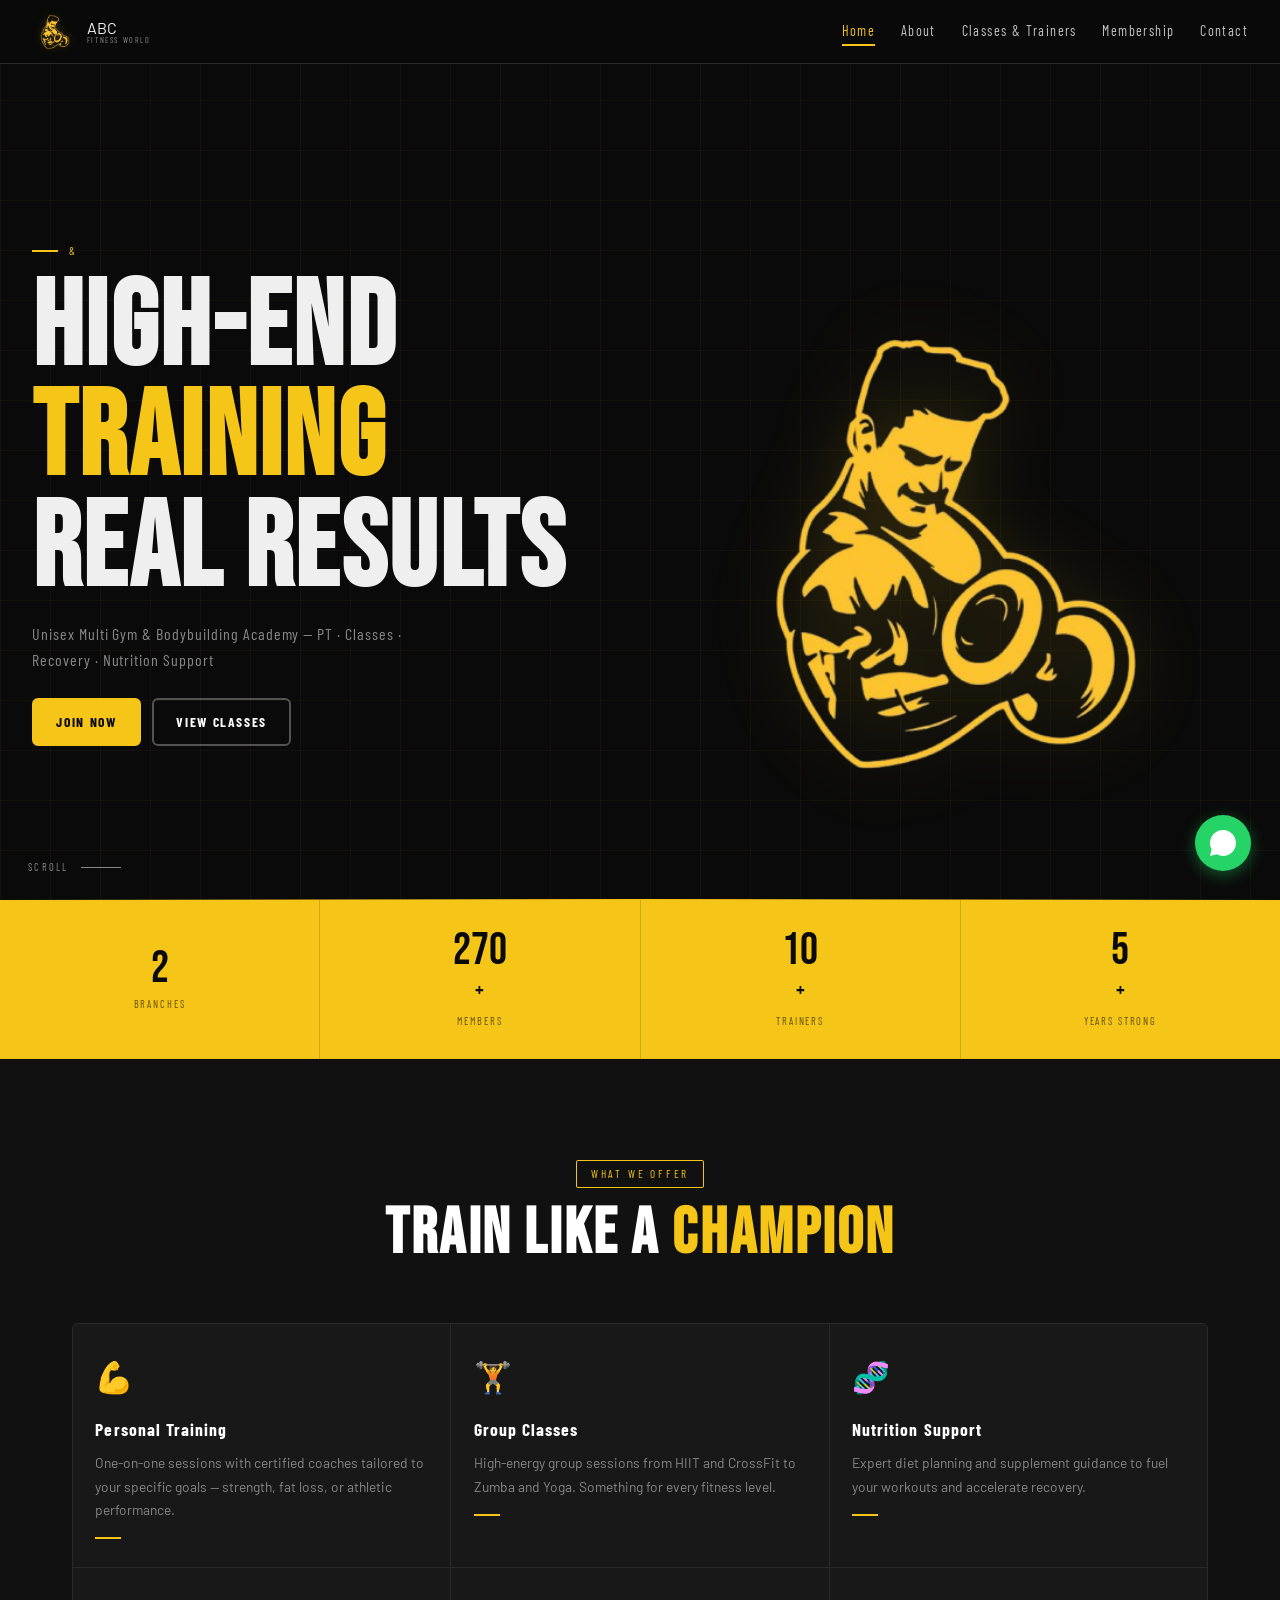
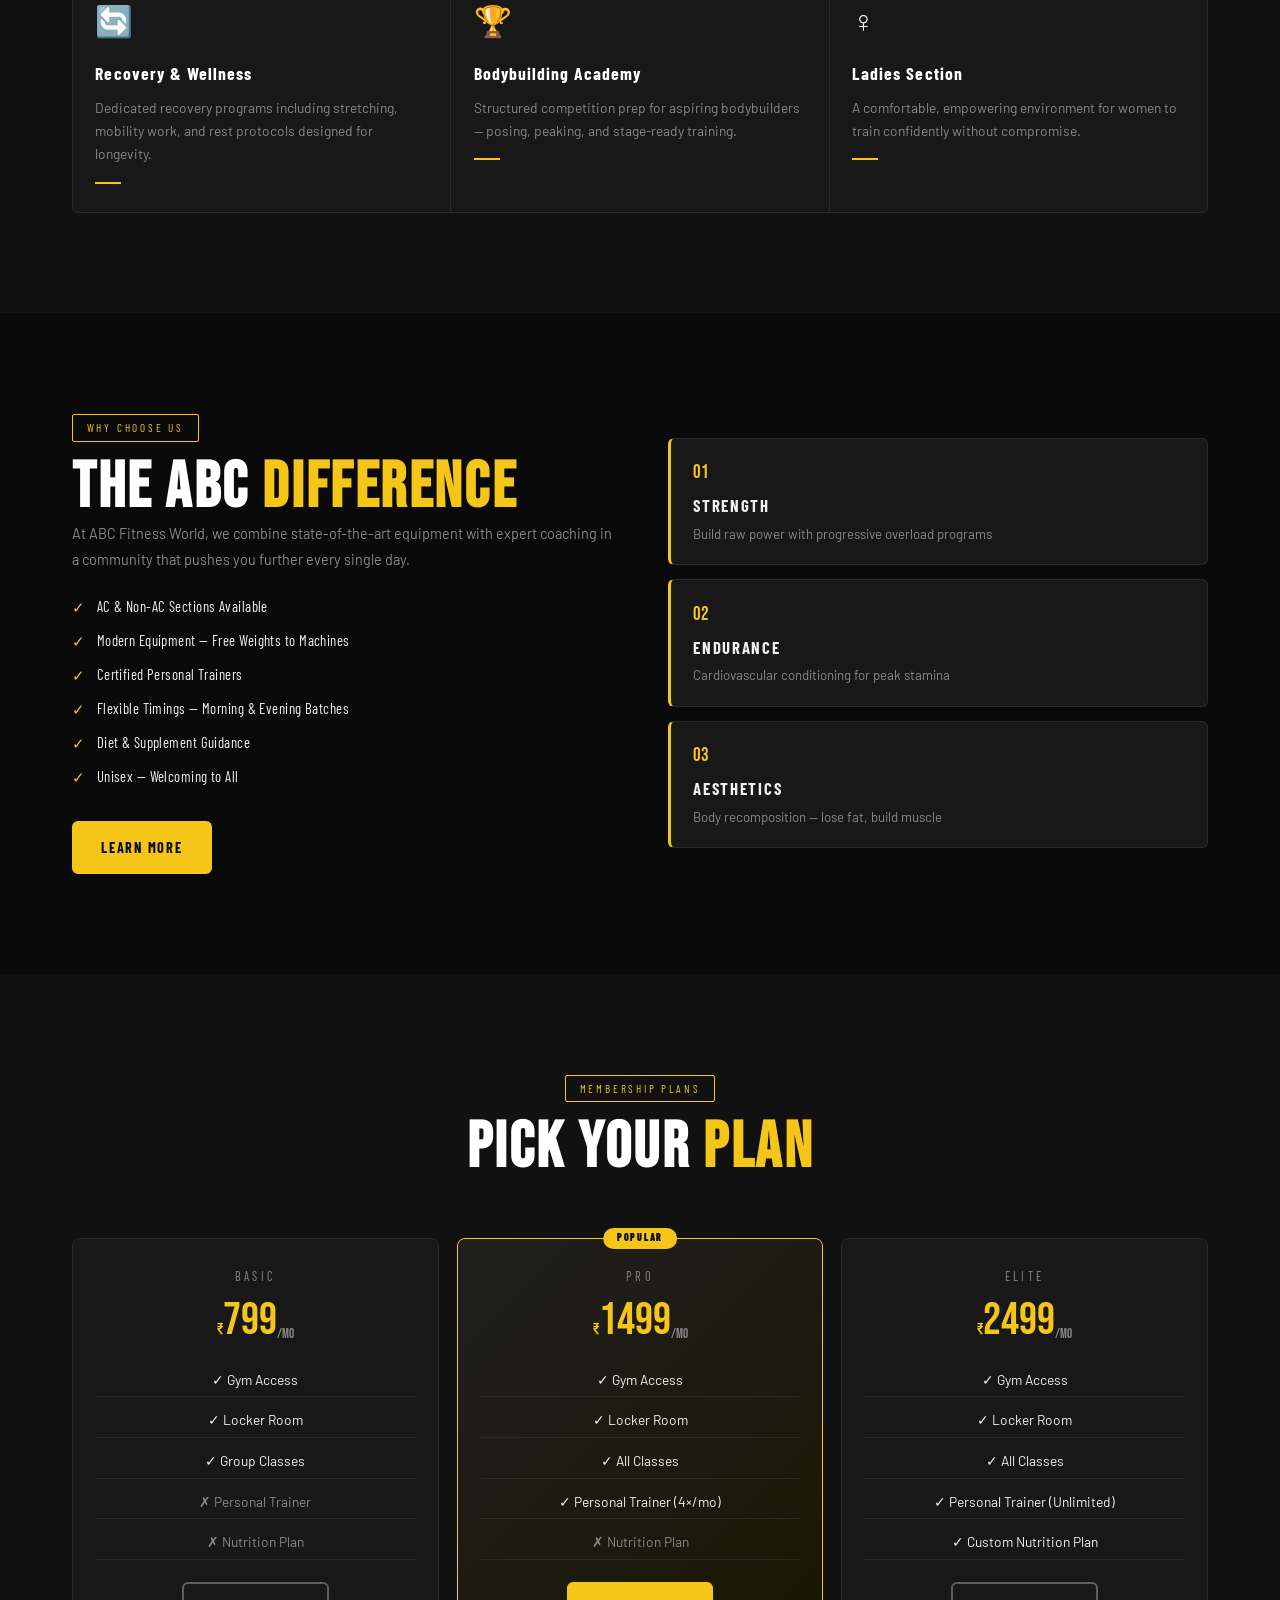
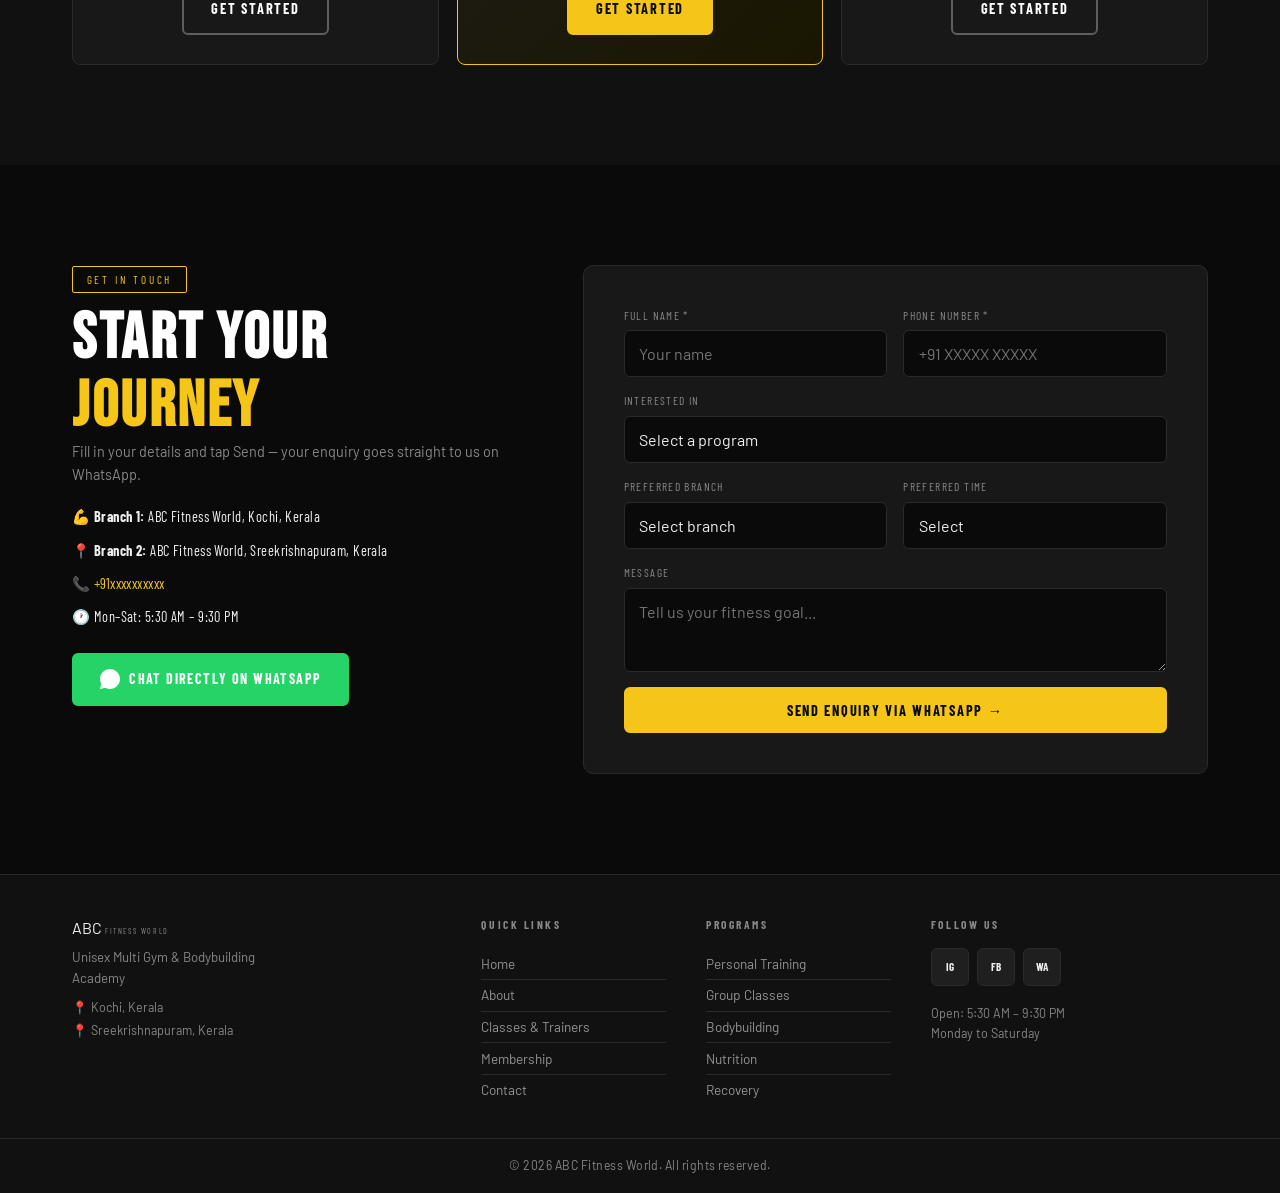
==== commit 8e03af50: "Update index.html" ====
--- a/index.html
+++ b/index.html
@@ -3,17 +3,17 @@
 <head>
   <meta charset="UTF-8"/>
   <meta name="viewport" content="width=device-width, initial-scale=1.0"/>
-  <title>KRC Fitness World – Thiruvazhiyode</title>
-  <title>KRC Fitness World – Thiruvazhiyode</title>
+  <title>ABC Fitness World – Kochi</title>
+  <title>ABC Fitness World – Kochi</title>
 
 <!-- ADD AFTER TITLE -->
-<meta name="description" content="KRC Fitness World – Premier unisex gym and bodybuilding academy in Thiruvazhiyode and Sreekrishnapuram, Kerala. Personal training, group classes, nutrition support and more."/>
-<meta name="keywords" content="gym in Thiruvazhiyode, gym in Sreekrishnapuram, KRC Fitness, bodybuilding academy Kerala, unisex gym Palakkad, personal trainer Kerala, weight loss gym Kerala, fitness centre Thiruvazhiyode"/>
+<meta name="description" content="ABC Fitness World – Premier unisex gym and bodybuilding academy in Kochi and Sreekrishnapuram, Kerala. Personal training, group classes, nutrition support and more."/>
+<meta name="keywords" content="gym in Kochi, gym in Sreekrishnapuram, ABC Fitness, bodybuilding academy Kerala, unisex gym Palakkad, personal trainer Kerala, weight loss gym Kerala, fitness centre Kochi"/>
 <meta name="robots" content="index, follow"/>
 <link rel="canonical" href="https://yourwebsite.com/index.html"/>
 
 <!-- Open Graph (WhatsApp / Facebook preview) -->
-<meta property="og:title" content="KRC Fitness World – Thiruvazhiyode & Sreekrishnapuram"/>
+<meta property="og:title" content="ABC Fitness World – Kochi & Sreekrishnapuram"/>
 <meta property="og:description" content="Kerala's premier unisex gym. Personal training, group classes, bodybuilding academy and nutrition support at 2 branches."/>
 <meta property="og:image" content="https://yourwebsite.com/assets/images/logo-mascot.png"/>
 <meta property="og:url" content="https://yourwebsite.com/index.html"/>
@@ -27,19 +27,19 @@
 {
   "@context": "https://schema.org",
   "@type": "SportsActivityLocation",
-  "name": "KRC Fitness World",
-  "description": "Unisex multi gym and bodybuilding academy with branches in Thiruvazhiyode and Sreekrishnapuram, Kerala.",
+  "name": "ABC Fitness World",
+  "description": "Unisex multi gym and bodybuilding academy with branches in Kochi and Sreekrishnapuram, Kerala.",
   "url": "https://yourwebsite.com",
   "logo": "https://yourwebsite.com/assets/images/logo-mascot.png",
-  "telephone": "+918590356186",
+  "telephone": "+91xxxxxxxxxx",
   "openingHours": "Mo-Sa 05:30-21:30",
   "location": [
     {
       "@type": "Place",
-      "name": "KRC Fitness World – Thiruvazhiyode",
+      "name": "ABC Fitness World – Kochi",
       "address": {
         "@type": "PostalAddress",
-        "streetAddress": "Thiruvazhiyode",
+        "streetAddress": "Kochi",
         "addressLocality": "Palakkad",
         "addressRegion": "Kerala",
         "addressCountry": "IN"
@@ -47,7 +47,7 @@
     },
     {
       "@type": "Place",
-      "name": "KRC Fitness World – Sreekrishnapuram",
+      "name": "ABC Fitness World – Sreekrishnapuram",
       "address": {
         "@type": "PostalAddress",
         "streetAddress": "Sreekrishnapuram",
@@ -66,9 +66,9 @@
   <header id="navbar">
     <div class="nav-container">
       <a href="./" class="nav-logo">
-        <img src="images/logo.png" alt="KRC Logo" class="nav-logo-img"/>
+        <img src="images/logo.png" alt="ABC Logo" class="nav-logo-img"/>
         <div class="nav-logo-text">
-          <span class="logo-krc">ABC</span>
+          <span class="logo-ABC">ABC</span>
           <span class="logo-sub">FITNESS WORLD</span>
         </div>
       </a>
@@ -105,7 +105,7 @@
         </div>
       </div>
       <div class="hero-mascot">
-        <img src="images/logo.png" alt="KRC Mascot"/>
+        <img src="images/logo.png" alt="ABC Mascot"/>
       </div>
     </div>
     <div class="hero-scroll-hint">
@@ -185,13 +185,13 @@
     </div>
   </section>
 
-  <!-- WHY KRC -->
-  <section class="section why-krc">
+  <!-- WHY ABC -->
+  <section class="section why-ABC">
     <div class="container why-grid">
       <div class="why-left reveal">
         <span class="section-tag">WHY CHOOSE US</span>
-        <h2 class="section-title">THE KRC <span class="gold">DIFFERENCE</span></h2>
-        <p class="why-desc">At KRC Fitness World, we combine state-of-the-art equipment with expert coaching in a community that pushes you further every single day.</p>
+        <h2 class="section-title">THE ABC <span class="gold">DIFFERENCE</span></h2>
+        <p class="why-desc">At ABC Fitness World, we combine state-of-the-art equipment with expert coaching in a community that pushes you further every single day.</p>
         <ul class="why-list">
           <li><span class="check">✓</span> AC &amp; Non-AC Sections Available</li>
           <li><span class="check">✓</span> Modern Equipment — Free Weights to Machines</li>
@@ -281,12 +281,12 @@
         <h2 class="section-title">START YOUR <span class="gold">JOURNEY</span></h2>
         <p>Fill in your details and tap Send — your enquiry goes straight to us on WhatsApp.</p>
         <div class="contact-info">
-          <div class="ci-item">💪 <strong>Branch 1:</strong> KRC Fitness World, Thiruvazhiyode, Kerala</div>
-          <div class="ci-item">📍 <strong>Branch 2:</strong> KRC Fitness World, Sreekrishnapuram, Kerala</div>
-          <div class="ci-item">📞 <a href="tel:+918590356186" style="color:var(--gold)">+918590356186</a></div>
+          <div class="ci-item">💪 <strong>Branch 1:</strong> ABC Fitness World, Kochi, Kerala</div>
+          <div class="ci-item">📍 <strong>Branch 2:</strong> ABC Fitness World, Sreekrishnapuram, Kerala</div>
+          <div class="ci-item">📞 <a href="tel:+91xxxxxxxxxx" style="color:var(--gold)">+91xxxxxxxxxx</a></div>
           <div class="ci-item">🕐 Mon–Sat: 5:30 AM – 9:30 PM</div>
         </div>
-        <a href="https://wa.me/+918590356186" target="_blank" class="btn-wa-direct">
+        <a href="https://wa.me/+91xxxxxxxxxx" target="_blank" class="btn-wa-direct">
           <svg xmlns="http://www.w3.org/2000/svg" width="20" height="20" viewBox="0 0 32 32" fill="currentColor"><path d="M16 0C7.163 0 0 7.163 0 16c0 2.825.738 5.476 2.031 7.775L0 32l8.418-2.007A15.934 15.934 0 0016 32c8.837 0 16-7.163 16-16S24.837 0 16 0zm7.273 22.088c-.397-.199-2.352-1.16-2.717-1.292-.365-.132-.63-.199-.896.199-.266.398-1.029 1.293-1.261 1.558-.232.266-.464.299-.862.1-.397-.2-1.679-.619-3.198-1.973-1.182-1.053-1.98-2.352-2.212-2.75-.232-.397-.025-.612.174-.81.179-.178.398-.464.597-.697.199-.232.265-.398.397-.663.133-.266.066-.498-.033-.697-.1-.199-.896-2.16-1.228-2.957-.323-.776-.65-.671-.896-.683l-.763-.013c-.266 0-.697.1-1.062.498-.365.398-1.394 1.36-1.394 3.317 0 1.957 1.427 3.848 1.626 4.114.2.265 2.808 4.287 6.803 6.014.951.411 1.693.656 2.272.84.954.303 1.823.26 2.51.158.765-.114 2.352-.961 2.684-1.889.332-.928.332-1.724.232-1.889-.099-.166-.365-.265-.763-.464z"/></svg>
           CHAT DIRECTLY ON WHATSAPP
         </a>
@@ -321,7 +321,7 @@
               <label>Preferred Branch</label>
               <select id="enqBranch">
                 <option value="">Select branch</option>
-                <option>Thiruvazhiyode</option>
+                <option>Kochi</option>
                 <option>Sreekrishnapuram</option>
                 <option>Any Branch</option>
               </select>
@@ -352,11 +352,11 @@
   <footer class="footer">
     <div class="footer-inner container">
       <div class="footer-brand">
-        <span class="logo-krc">KRC</span>
+        <span class="logo-ABC">ABC</span>
         <span class="logo-sub">FITNESS WORLD</span>
         <p>Unisex Multi Gym &amp; Bodybuilding Academy</p>
         <div class="footer-locations">
-          <div>📍 Thiruvazhiyode, Kerala</div>
+          <div>📍 Kochi, Kerala</div>
           <div>📍 Sreekrishnapuram, Kerala</div>
         </div>
       </div>
@@ -381,18 +381,18 @@
         <div class="social-icons">
           <a href="#" class="soc-btn">IG</a>
           <a href="#" class="soc-btn">FB</a>
-          <a href="https://wa.me/+918590356186" target="_blank" class="soc-btn wa">WA</a>
+          <a href="https://wa.me/+91xxxxxxxxxx" target="_blank" class="soc-btn wa">WA</a>
         </div>
         <p class="footer-timing">Open: 5:30 AM – 9:30 PM<br>Monday to Saturday</p>
       </div>
     </div>
     <div class="footer-bottom">
-      © 2026 KRC Fitness World. All rights reserved.
+      © 2026 ABC Fitness World. All rights reserved.
     </div>
   </footer>
 
   <!-- WhatsApp Float -->
-  <a href="https://wa.me/+918590356186" class="whatsapp-float" target="_blank" title="Chat on WhatsApp">
+  <a href="https://wa.me/+91xxxxxxxxxx" class="whatsapp-float" target="_blank" title="Chat on WhatsApp">
     <svg xmlns="http://www.w3.org/2000/svg" viewBox="0 0 32 32" fill="white" width="26" height="26">
       <path d="M16 0C7.163 0 0 7.163 0 16c0 2.825.738 5.476 2.031 7.775L0 32l8.418-2.007A15.934 15.934 0 0016 32c8.837 0 16-7.163 16-16S24.837 0 16 0zm7.273 22.088c-.397-.199-2.352-1.16-2.717-1.292-.365-.132-.63-.199-.896.199-.266.398-1.029 1.293-1.261 1.558-.232.266-.464.299-.862.1-.397-.2-1.679-.619-3.198-1.973-1.182-1.053-1.98-2.352-2.212-2.75-.232-.397-.025-.612.174-.81.179-.178.398-.464.597-.697.199-.232.265-.398.397-.663.133-.266.066-.498-.033-.697-.1-.199-.896-2.16-1.228-2.957-.323-.776-.65-.671-.896-.683l-.763-.013c-.266 0-.697.1-1.062.498-.365.398-1.394 1.36-1.394 3.317 0 1.957 1.427 3.848 1.626 4.114.2.265 2.808 4.287 6.803 6.014.951.411 1.693.656 2.272.84.954.303 1.823.26 2.51.158.765-.114 2.352-.961 2.684-1.889.332-.928.332-1.724.232-1.889-.099-.166-.365-.265-.763-.464z"/>
     </svg>
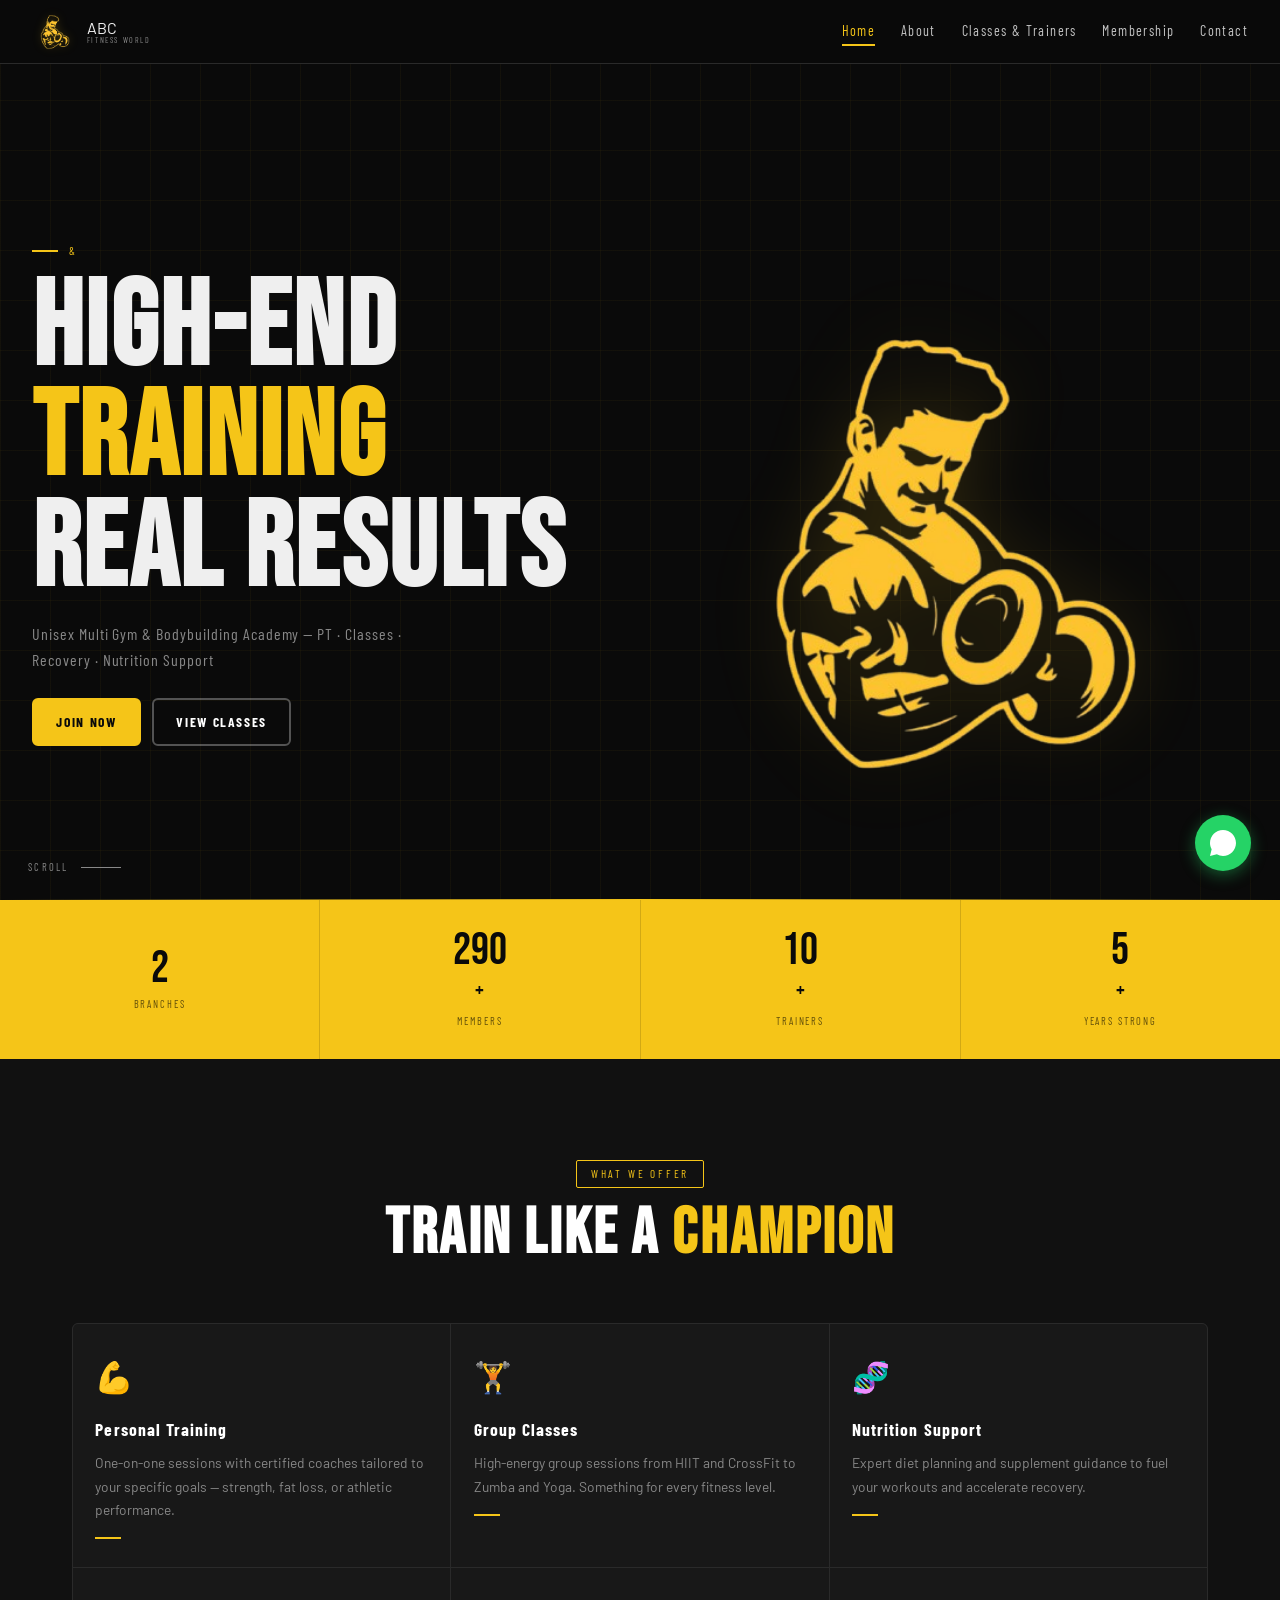
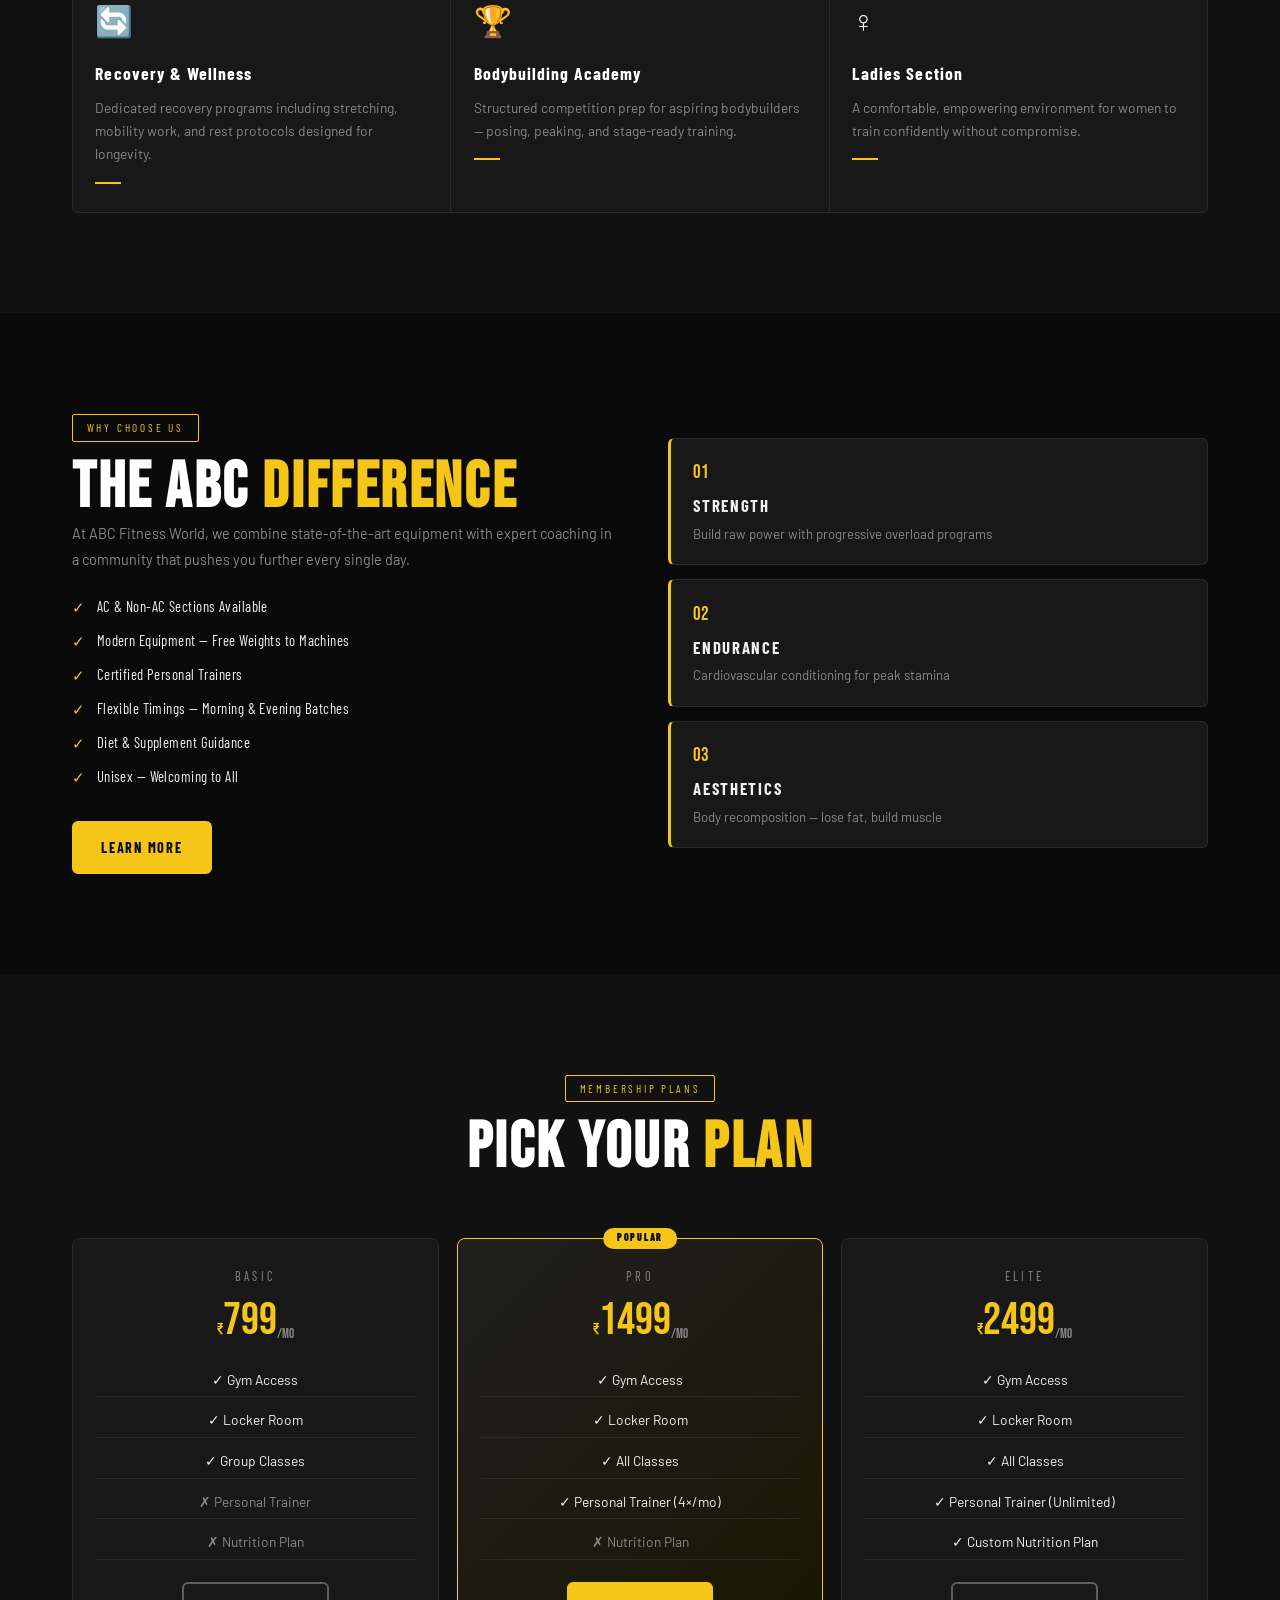
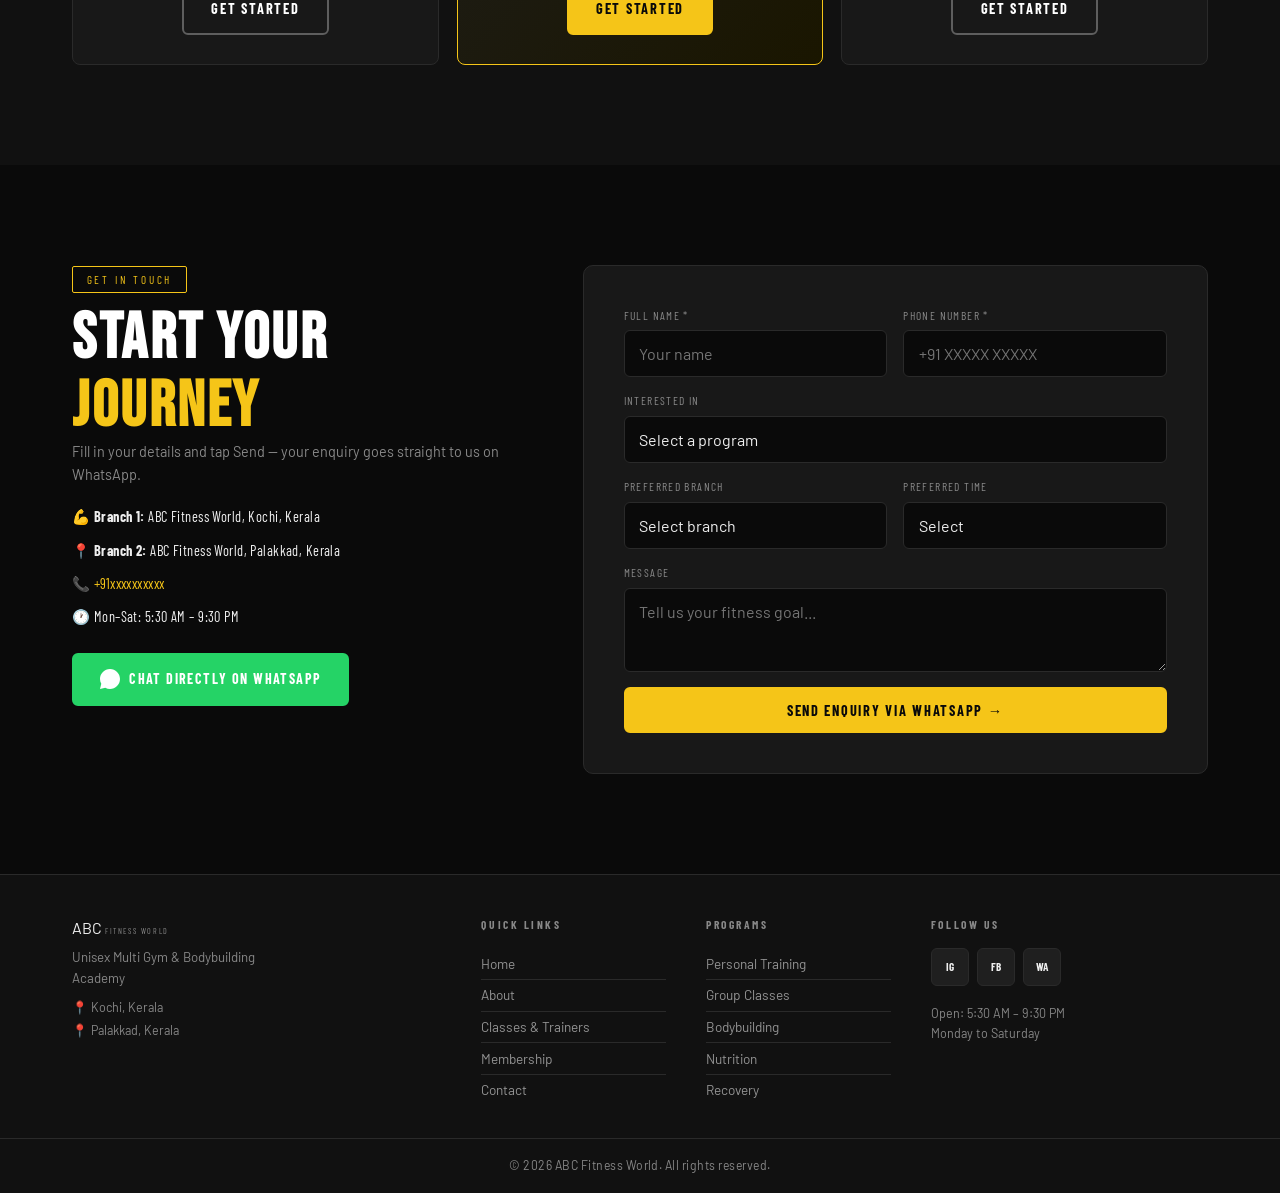
==== commit 78e27ec9: "Place change" ====
--- a/index.html
+++ b/index.html
@@ -7,13 +7,13 @@
   <title>ABC Fitness World – Kochi</title>
 
 <!-- ADD AFTER TITLE -->
-<meta name="description" content="ABC Fitness World – Premier unisex gym and bodybuilding academy in Kochi and Sreekrishnapuram, Kerala. Personal training, group classes, nutrition support and more."/>
-<meta name="keywords" content="gym in Kochi, gym in Sreekrishnapuram, ABC Fitness, bodybuilding academy Kerala, unisex gym Palakkad, personal trainer Kerala, weight loss gym Kerala, fitness centre Kochi"/>
+<meta name="description" content="ABC Fitness World – Premier unisex gym and bodybuilding academy in Kochi and Palakkad, Kerala. Personal training, group classes, nutrition support and more."/>
+<meta name="keywords" content="gym in Kochi, gym in Palakkad, ABC Fitness, bodybuilding academy Kerala, unisex gym Palakkad, personal trainer Kerala, weight loss gym Kerala, fitness centre Kochi"/>
 <meta name="robots" content="index, follow"/>
 <link rel="canonical" href="https://yourwebsite.com/index.html"/>
 
 <!-- Open Graph (WhatsApp / Facebook preview) -->
-<meta property="og:title" content="ABC Fitness World – Kochi & Sreekrishnapuram"/>
+<meta property="og:title" content="ABC Fitness World – Kochi & Palakkad"/>
 <meta property="og:description" content="Kerala's premier unisex gym. Personal training, group classes, bodybuilding academy and nutrition support at 2 branches."/>
 <meta property="og:image" content="https://yourwebsite.com/assets/images/logo-mascot.png"/>
 <meta property="og:url" content="https://yourwebsite.com/index.html"/>
@@ -28,7 +28,7 @@
   "@context": "https://schema.org",
   "@type": "SportsActivityLocation",
   "name": "ABC Fitness World",
-  "description": "Unisex multi gym and bodybuilding academy with branches in Kochi and Sreekrishnapuram, Kerala.",
+  "description": "Unisex multi gym and bodybuilding academy with branches in Kochi and Palakkad, Kerala.",
   "url": "https://yourwebsite.com",
   "logo": "https://yourwebsite.com/assets/images/logo-mascot.png",
   "telephone": "+91xxxxxxxxxx",
@@ -47,10 +47,10 @@
     },
     {
       "@type": "Place",
-      "name": "ABC Fitness World – Sreekrishnapuram",
+      "name": "ABC Fitness World – Palakkad",
       "address": {
         "@type": "PostalAddress",
-        "streetAddress": "Sreekrishnapuram",
+        "streetAddress": "Palakkad",
         "addressLocality": "Palakkad",
         "addressRegion": "Kerala",
         "addressCountry": "IN"
@@ -282,7 +282,7 @@
         <p>Fill in your details and tap Send — your enquiry goes straight to us on WhatsApp.</p>
         <div class="contact-info">
           <div class="ci-item">💪 <strong>Branch 1:</strong> ABC Fitness World, Kochi, Kerala</div>
-          <div class="ci-item">📍 <strong>Branch 2:</strong> ABC Fitness World, Sreekrishnapuram, Kerala</div>
+          <div class="ci-item">📍 <strong>Branch 2:</strong> ABC Fitness World, Palakkad, Kerala</div>
           <div class="ci-item">📞 <a href="tel:+91xxxxxxxxxx" style="color:var(--gold)">+91xxxxxxxxxx</a></div>
           <div class="ci-item">🕐 Mon–Sat: 5:30 AM – 9:30 PM</div>
         </div>
@@ -322,7 +322,7 @@
               <select id="enqBranch">
                 <option value="">Select branch</option>
                 <option>Kochi</option>
-                <option>Sreekrishnapuram</option>
+                <option>Palakkad</option>
                 <option>Any Branch</option>
               </select>
             </div>
@@ -357,7 +357,7 @@
         <p>Unisex Multi Gym &amp; Bodybuilding Academy</p>
         <div class="footer-locations">
           <div>📍 Kochi, Kerala</div>
-          <div>📍 Sreekrishnapuram, Kerala</div>
+          <div>📍 Palakkad, Kerala</div>
         </div>
       </div>
       <div class="footer-links">
